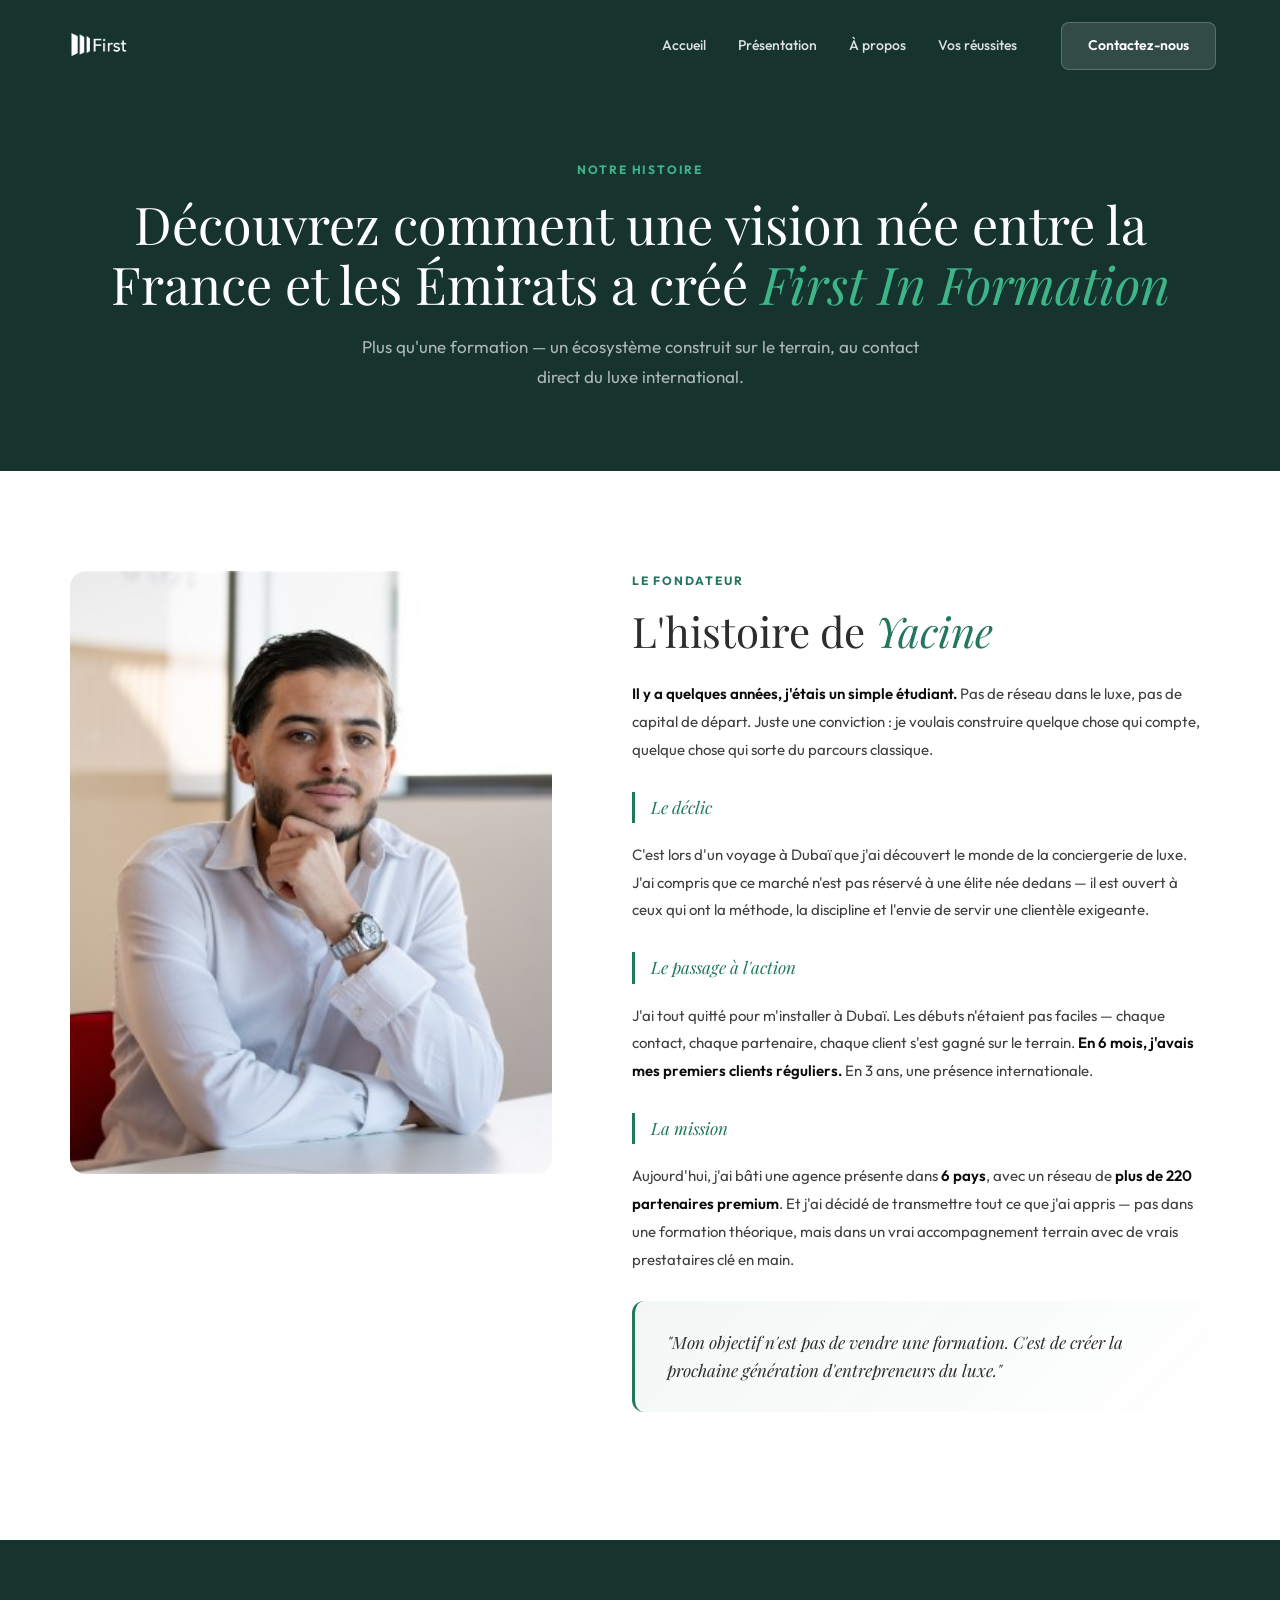
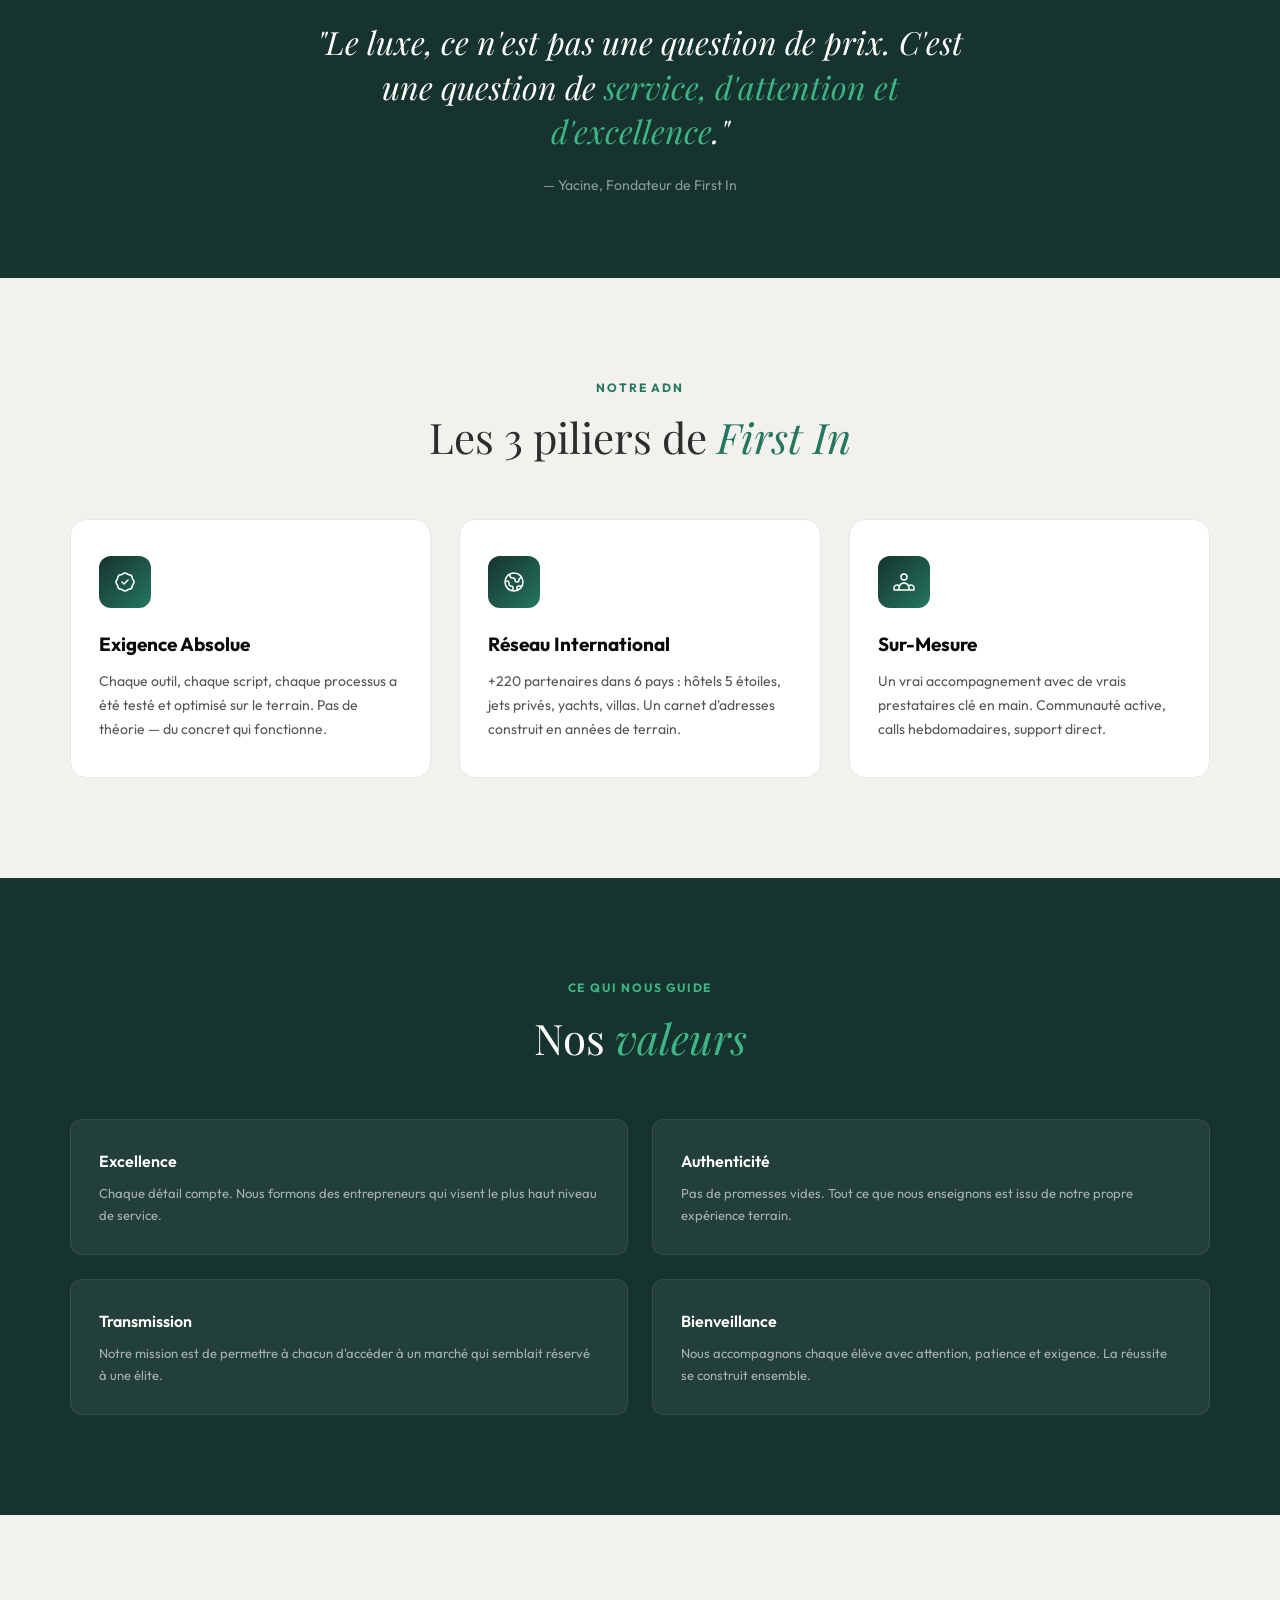
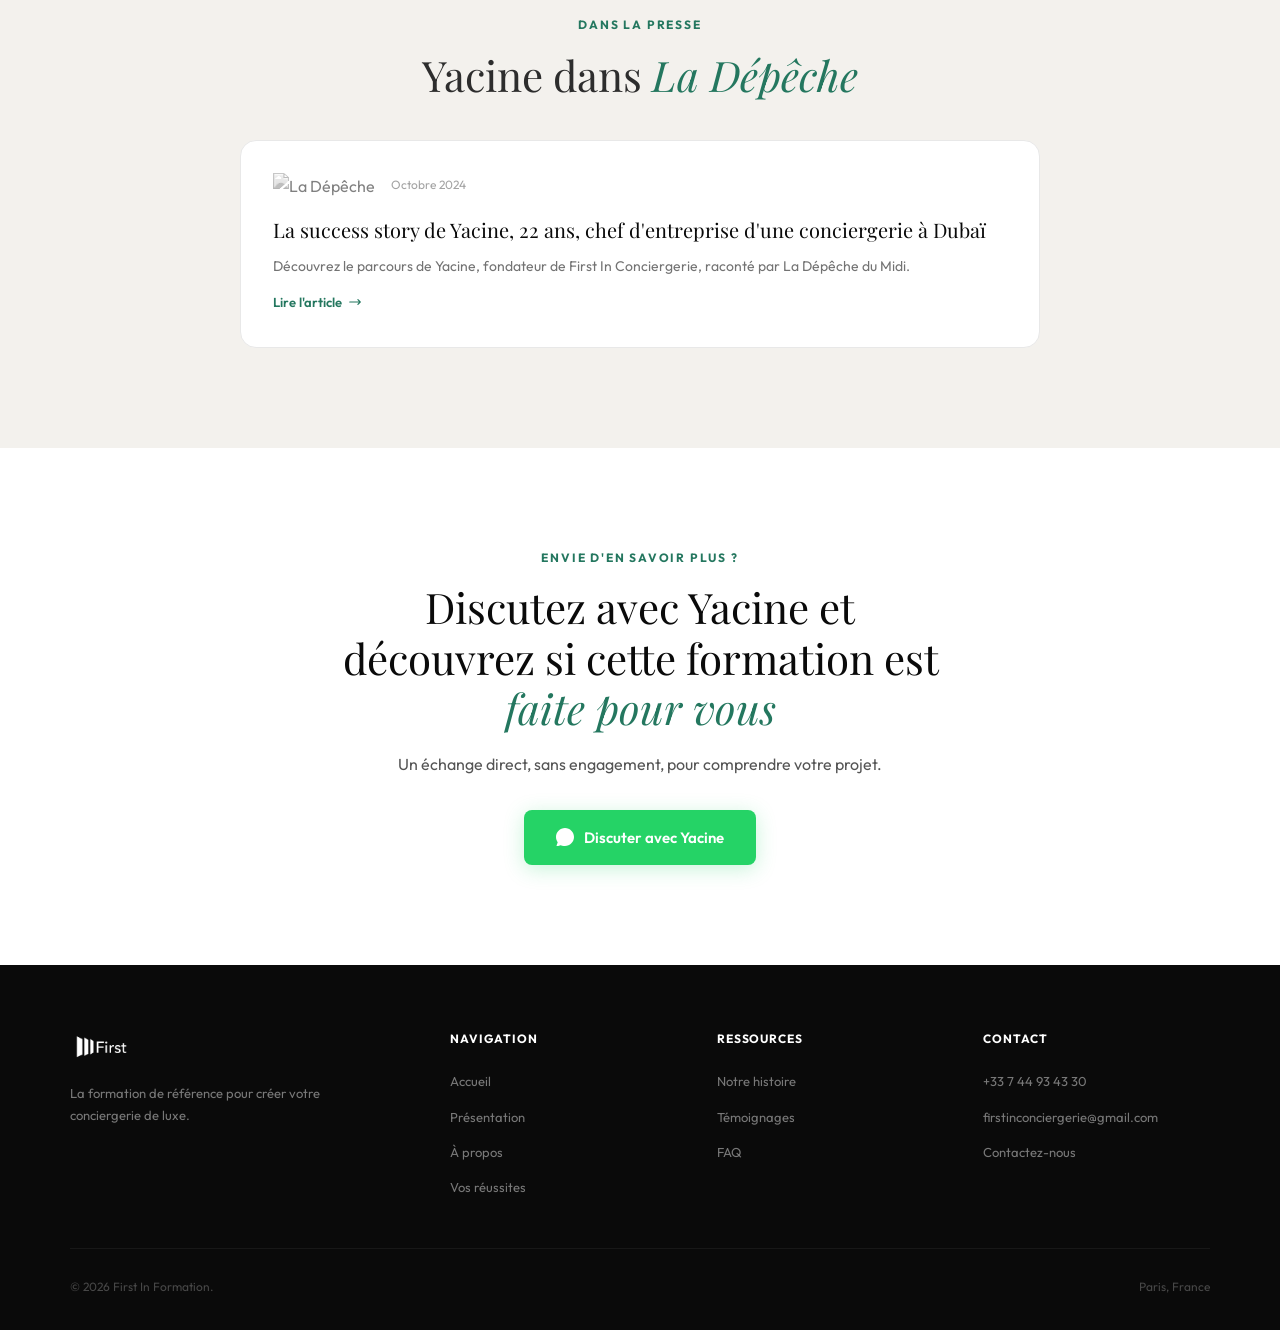
==== a-propos.html @ 92e4457f "Fix: replace buggy clip-path with smooth scale+fade preloader exit" ====
<!DOCTYPE html>
<html lang="fr">
<head>
    <meta charset="UTF-8">
    <meta name="viewport" content="width=device-width, initial-scale=1.0">
    <title>À Propos | First In Formation</title>
    <meta name="description" content="Découvrez l'histoire de Yacine et la vision derrière First In Formation.">
    <link rel="icon" type="image/png" href="./assets/images/LOGO NOIR.png">
    <link href="https://fonts.googleapis.com/css2?family=Outfit:wght@300;400;500;600;700;800&family=Playfair+Display:ital,wght@0,400;0,500;0,600;0,700;1,400;1,500&display=swap" rel="stylesheet">
    <style>
        :root{--green-deep:#16332d;--green:#1a4d3e;--green-accent:#24775f;--green-light:#2d9474;--green-lighter:#3eb489;--white:#fff;--cream:#f3f1ed;--black:#0a0a0a;--gray-800:#2d2d2d;--gray-700:#404040;--gray-600:#555;--gray-500:#737373;--gray-400:#a3a3a3;--gray-200:#e8e8e8}
        *,*::before,*::after{margin:0;padding:0;box-sizing:border-box}html{scroll-behavior:smooth;-webkit-font-smoothing:antialiased}body{font-family:'Outfit',-apple-system,BlinkMacSystemFont,sans-serif;background:var(--white);color:var(--gray-800);line-height:1.7;overflow-x:hidden}::selection{background:var(--green-accent);color:var(--white)}img{max-width:100%;display:block}a{text-decoration:none;color:inherit}
        .fade-up{opacity:0;transform:translateY(24px);transition:opacity .6s ease,transform .6s ease}.fade-up.visible{opacity:1;transform:translateY(0)}

        /* NAV - identical across pages */
        .nav{position:fixed;top:0;left:0;right:0;z-index:100;padding:22px 5%;display:flex;justify-content:space-between;align-items:center;transition:all .35s ease}.nav.scrolled{background:rgba(255,255,255,.97);backdrop-filter:blur(16px);padding:14px 5%;box-shadow:0 1px 0 rgba(0,0,0,.06)}.nav-logo img{height:42px;transition:all .3s}.nav.scrolled .nav-logo img{height:36px}.nav-menu{display:flex;align-items:center;gap:44px}.nav-links{display:flex;gap:32px}.nav-links a{font-size:14px;font-weight:500;color:rgba(255,255,255,.85);transition:color .3s}.nav.scrolled .nav-links a{color:var(--gray-700)}.nav-links a:hover{color:var(--green-lighter)}.nav-cta{padding:11px 26px;background:rgba(255,255,255,.12);border:1px solid rgba(255,255,255,.2);border-radius:8px;color:var(--white);font-size:14px;font-weight:600;transition:all .3s}.nav.scrolled .nav-cta{background:var(--green-accent);border-color:var(--green-accent);color:var(--white)}
        .mobile-header{display:none;position:fixed;top:0;left:0;right:0;background:var(--green-deep);padding:16px 20px;z-index:101;justify-content:space-between;align-items:center;transition:all .3s}.mobile-header.scrolled{background:var(--white);box-shadow:0 1px 0 rgba(0,0,0,.08)}.mobile-header img{height:34px}.hamburger{width:24px;height:18px;position:relative;cursor:pointer;z-index:102}.hamburger span{position:absolute;left:0;width:100%;height:2px;background:var(--white);transition:all .3s;border-radius:1px}.mobile-header.scrolled .hamburger span{background:var(--green-deep)}.hamburger span:nth-child(1){top:0}.hamburger span:nth-child(2){top:50%;transform:translateY(-50%)}.hamburger span:nth-child(3){bottom:0;width:65%}.hamburger.active span:nth-child(1){top:50%;transform:translateY(-50%) rotate(45deg);background:var(--white)}.hamburger.active span:nth-child(2){opacity:0}.hamburger.active span:nth-child(3){bottom:50%;width:100%;transform:translateY(50%) rotate(-45deg);background:var(--white)}.mobile-menu{position:fixed;inset:0;background:var(--green-deep);z-index:100;display:flex;flex-direction:column;justify-content:center;align-items:center;gap:28px;opacity:0;visibility:hidden;transition:all .4s ease}.mobile-menu.active{opacity:1;visibility:visible}.mobile-menu a{font-size:1.4rem;font-weight:500;color:var(--white)}
        @media(max-width:900px){.nav{display:none}.mobile-header{display:flex}}

        /* SECTIONS */
        .section{padding:100px 5%}.section-inner{max-width:1140px;margin:0 auto}.section-green{background:var(--green-deep);color:var(--white)}.section-cream{background:var(--cream)}.section-white{background:var(--white)}
        .section-label{font-size:12px;font-weight:700;letter-spacing:.15em;text-transform:uppercase;color:var(--green-accent);margin-bottom:14px}.section-green .section-label{color:var(--green-lighter)}
        .section-heading{font-family:'Playfair Display',serif;font-size:clamp(28px,4vw,42px);font-weight:400;line-height:1.2;margin-bottom:16px}.section-heading em{font-style:italic;color:var(--green-accent)}.section-green .section-heading em{color:var(--green-lighter)}
        .section-desc{font-size:16px;color:var(--gray-600);max-width:600px;line-height:1.75}.section-green .section-desc{color:rgba(255,255,255,.65)}

        /* PAGE HERO */
        .page-hero{background:var(--green-deep);padding:160px 5% 80px;text-align:center}.page-hero .section-label{color:var(--green-lighter)}.page-hero h1{font-family:'Playfair Display',serif;font-size:clamp(32px,5vw,52px);font-weight:400;color:var(--white);line-height:1.15;margin-bottom:18px}.page-hero h1 em{font-style:italic;color:var(--green-lighter)}.page-hero p{font-size:17px;color:rgba(255,255,255,.65);max-width:560px;margin:0 auto;line-height:1.75}

        /* STORY LAYOUT */
        .story-grid{display:grid;grid-template-columns:1fr 1.2fr;gap:80px;align-items:start}
        .story-img{border-radius:16px;overflow:hidden}
        .story-img img{width:100%;aspect-ratio:4/5;object-fit:cover}
        .story-text{font-size:15px;color:var(--gray-700);line-height:1.85}
        .story-text p{margin-bottom:18px}
        .story-text strong{color:var(--black);font-weight:600}
        .story-chapter{font-family:'Playfair Display',serif;font-size:17px;font-style:italic;color:var(--green-accent);margin:28px 0 12px;padding-left:16px;border-left:3px solid var(--green-accent)}
        .story-quote{background:linear-gradient(135deg,rgba(36,119,95,.06),transparent);padding:28px 32px;border-radius:12px;border-left:3px solid var(--green-accent);margin:28px 0}
        .story-quote p{font-family:'Playfair Display',serif;font-size:17px;font-style:italic;line-height:1.6;color:var(--gray-800);margin:0}

        /* BIG QUOTE */
        .big-quote{text-align:center;padding:80px 5%}
        .big-quote blockquote{font-family:'Playfair Display',serif;font-size:clamp(22px,3vw,32px);font-style:italic;color:var(--white);max-width:700px;margin:0 auto;line-height:1.4}
        .big-quote cite{display:block;margin-top:20px;font-family:'Outfit',sans-serif;font-size:14px;font-style:normal;color:rgba(255,255,255,.5)}

        /* PILLARS */
        .pillars-grid{display:grid;grid-template-columns:repeat(3,1fr);gap:28px}
        .pillar-card{background:var(--white);border-radius:16px;padding:36px 28px;border:1px solid var(--gray-200);transition:all .3s}
        .pillar-card:hover{border-color:var(--green-accent);box-shadow:0 12px 40px rgba(0,0,0,.06)}
        .pillar-icon{width:52px;height:52px;background:linear-gradient(135deg,var(--green-deep),var(--green-accent));border-radius:12px;display:flex;align-items:center;justify-content:center;margin-bottom:20px;color:var(--white)}
        .pillar-card h3{font-size:19px;font-weight:700;margin-bottom:10px;color:var(--black)}
        .pillar-card p{font-size:14px;color:var(--gray-600);line-height:1.7}

        /* VALUES */
        .values-grid{display:grid;grid-template-columns:repeat(2,1fr);gap:24px}
        .value-card{padding:28px;background:rgba(255,255,255,.06);border:1px solid rgba(255,255,255,.08);border-radius:12px}
        .value-card h4{font-size:16px;font-weight:600;margin-bottom:8px}
        .value-card p{font-size:13px;color:rgba(255,255,255,.6);line-height:1.65}

        /* CTA */
        .btn-main{display:inline-flex;align-items:center;gap:10px;padding:15px 32px;background:#25D366;color:var(--white);border-radius:8px;font-size:15px;font-weight:600;transition:all .3s;box-shadow:0 4px 20px rgba(37,211,102,.25)}.btn-main:hover{transform:translateY(-2px);box-shadow:0 8px 30px rgba(37,211,102,.35)}
        .cta-section{text-align:center}.cta-section .section-heading{max-width:600px;margin-left:auto;margin-right:auto}

        /* FOOTER */
        .footer{background:var(--black);color:var(--white);padding:64px 5% 32px}.footer-inner{max-width:1140px;margin:0 auto}.footer-grid{display:grid;grid-template-columns:1.5fr 1fr 1fr 1fr;gap:40px;padding-bottom:40px;border-bottom:1px solid rgba(255,255,255,.06)}.footer-brand img{height:38px;margin-bottom:16px}.footer-brand p{font-size:13px;color:rgba(255,255,255,.45);line-height:1.65;max-width:260px}.footer-title{font-size:12px;font-weight:700;text-transform:uppercase;letter-spacing:.08em;margin-bottom:18px}.footer-links{list-style:none}.footer-links li{margin-bottom:8px}.footer-links a{color:rgba(255,255,255,.45);font-size:13px;transition:color .3s}.footer-links a:hover{color:var(--green-lighter)}.footer-bottom{display:flex;justify-content:space-between;align-items:center;padding-top:28px;font-size:12px;color:rgba(255,255,255,.25)}

        @media(max-width:1024px){.story-grid{grid-template-columns:1fr;gap:40px}.story-img{max-width:360px;margin:0 auto}}
        @media(max-width:900px){.pillars-grid{grid-template-columns:1fr;max-width:440px;margin-left:auto;margin-right:auto}.values-grid{grid-template-columns:1fr}.footer-grid{grid-template-columns:1fr 1fr}}
        @media(max-width:600px){.section{padding:72px 5%}.page-hero{padding:120px 5% 60px}.big-quote{padding:60px 5%}.footer-grid{grid-template-columns:1fr;text-align:center}.footer-brand{display:flex;flex-direction:column;align-items:center}.footer-bottom{flex-direction:column;gap:8px;text-align:center}}
        .preloader{position:fixed;inset:0;background:var(--green-deep);z-index:10000;display:flex;align-items:center;justify-content:center;flex-direction:column;gap:32px}.preloader-logo{width:120px;filter:brightness(0) invert(1);opacity:0;transform:scale(0.9);animation:pLogoIn .8s cubic-bezier(.16,1,.3,1) .2s forwards}@keyframes pLogoIn{to{opacity:1;transform:scale(1)}}.preloader-bar{width:160px;height:2px;background:rgba(255,255,255,.1);border-radius:2px;overflow:hidden;opacity:0;animation:pBarIn .4s ease .5s forwards}@keyframes pBarIn{to{opacity:1}}.preloader-bar-fill{height:100%;width:0%;background:linear-gradient(90deg,var(--green-lighter),var(--green-light));animation:pFill 1.2s cubic-bezier(.4,0,.2,1) .7s forwards}@keyframes pFill{to{width:100%}}.preloader.exit{animation:pOut .6s cubic-bezier(.4,0,.2,1) forwards}@keyframes pOut{0%{opacity:1;transform:scale(1)}100%{opacity:0;transform:scale(1.05)}}
    </style>
</head>
<body class="loading">
    <div class="preloader" id="preloader"><img src="./assets/images/LOGO BLANC.png" alt="First In" class="preloader-logo"><div class="preloader-bar"><div class="preloader-bar-fill"></div></div></div>
    <div class="page-wrapper">
    <nav class="nav" id="nav"><a href="index.html" class="nav-logo"><img src="./assets/images/LOGO BLANC.png" alt="First In" id="navLogo"></a><div class="nav-menu"><div class="nav-links"><a href="index.html">Accueil</a><a href="presentation.html">Présentation</a><a href="a-propos.html">À propos</a><a href="vos-reussites.html">Vos réussites</a></div><a href="contact.html" class="nav-cta">Contactez-nous</a></div></nav>
    <header class="mobile-header" id="mobileHeader"><a href="index.html"><img src="./assets/images/LOGO BLANC.png" alt="First In" id="mobileLogo"></a><div class="hamburger" id="hamburger"><span></span><span></span><span></span></div></header>
    <div class="mobile-menu" id="mobileMenu"><a href="index.html">Accueil</a><a href="presentation.html">Présentation</a><a href="a-propos.html">À propos</a><a href="vos-reussites.html">Vos réussites</a><a href="contact.html">Contactez-nous</a></div>

    <!-- HERO — VERT -->
    <section class="page-hero">
        <div class="section-label">Notre histoire</div>
        <h1>Découvrez comment une vision née entre la France et les Émirats a créé <em>First In Formation</em></h1>
        <p>Plus qu'une formation — un écosystème construit sur le terrain, au contact direct du luxe international.</p>
    </section>

    <!-- STORY — BLANC -->
    <section class="section section-white">
        <div class="section-inner">
            <div class="story-grid">
                <div class="story-img fade-up">
                    <img src="./assets/images/image.png" alt="Yacine - Fondateur">
                </div>
                <div class="fade-up">
                    <div class="section-label">Le fondateur</div>
                    <h2 class="section-heading" style="margin-bottom:24px">L'histoire de <em>Yacine</em></h2>
                    <div class="story-text">
                        <p><strong>Il y a quelques années, j'étais un simple étudiant.</strong> Pas de réseau dans le luxe, pas de capital de départ. Juste une conviction : je voulais construire quelque chose qui compte, quelque chose qui sorte du parcours classique.</p>

                        <p class="story-chapter">Le déclic</p>
                        <p>C'est lors d'un voyage à Dubaï que j'ai découvert le monde de la conciergerie de luxe. J'ai compris que ce marché n'est pas réservé à une élite née dedans — il est ouvert à ceux qui ont la méthode, la discipline et l'envie de servir une clientèle exigeante.</p>

                        <p class="story-chapter">Le passage à l'action</p>
                        <p>J'ai tout quitté pour m'installer à Dubaï. Les débuts n'étaient pas faciles — chaque contact, chaque partenaire, chaque client s'est gagné sur le terrain. <strong>En 6 mois, j'avais mes premiers clients réguliers.</strong> En 3 ans, une présence internationale.</p>

                        <p class="story-chapter">La mission</p>
                        <p>Aujourd'hui, j'ai bâti une agence présente dans <strong>6 pays</strong>, avec un réseau de <strong>plus de 220 partenaires premium</strong>. Et j'ai décidé de transmettre tout ce que j'ai appris — pas dans une formation théorique, mais dans un vrai accompagnement terrain avec de vrais prestataires clé en main.</p>

                        <div class="story-quote">
                            <p>"Mon objectif n'est pas de vendre une formation. C'est de créer la prochaine génération d'entrepreneurs du luxe."</p>
                        </div>
                    </div>
                </div>
            </div>
        </div>
    </section>

    <!-- QUOTE — VERT -->
    <section class="section-green big-quote">
        <blockquote>"Le luxe, ce n'est pas une question de prix. C'est une question de <em style="color:var(--green-lighter)">service, d'attention et d'excellence</em>."</blockquote>
        <cite>— Yacine, Fondateur de First In</cite>
    </section>

    <!-- 3 PILIERS — CREAM -->
    <section class="section section-cream">
        <div class="section-inner">
            <div style="text-align:center;margin-bottom:56px">
                <div class="section-label">Notre ADN</div>
                <h2 class="section-heading">Les 3 piliers de <em>First In</em></h2>
            </div>
            <div class="pillars-grid">
                <div class="pillar-card fade-up">
                    <div class="pillar-icon"><svg width="24" height="24" fill="none" stroke="currentColor" viewBox="0 0 24 24"><path stroke-linecap="round" stroke-linejoin="round" stroke-width="1.5" d="M9 12l2 2 4-4M7.835 4.697a3.42 3.42 0 001.946-.806 3.42 3.42 0 014.438 0 3.42 3.42 0 001.946.806 3.42 3.42 0 013.138 3.138 3.42 3.42 0 00.806 1.946 3.42 3.42 0 010 4.438 3.42 3.42 0 00-.806 1.946 3.42 3.42 0 01-3.138 3.138 3.42 3.42 0 00-1.946.806 3.42 3.42 0 01-4.438 0 3.42 3.42 0 00-1.946-.806 3.42 3.42 0 01-3.138-3.138 3.42 3.42 0 00-.806-1.946 3.42 3.42 0 010-4.438 3.42 3.42 0 00.806-1.946 3.42 3.42 0 013.138-3.138z"/></svg></div>
                    <h3>Exigence Absolue</h3>
                    <p>Chaque outil, chaque script, chaque processus a été testé et optimisé sur le terrain. Pas de théorie — du concret qui fonctionne.</p>
                </div>
                <div class="pillar-card fade-up">
                    <div class="pillar-icon"><svg width="24" height="24" fill="none" stroke="currentColor" viewBox="0 0 24 24"><path stroke-linecap="round" stroke-linejoin="round" stroke-width="1.5" d="M3.055 11H5a2 2 0 012 2v1a2 2 0 002 2 2 2 0 012 2v2.945M8 3.935V5.5A2.5 2.5 0 0010.5 8h.5a2 2 0 012 2 2 2 0 104 0 2 2 0 012-2h1.064M15 20.488V18a2 2 0 012-2h3.064M21 12a9 9 0 11-18 0 9 9 0 0118 0z"/></svg></div>
                    <h3>Réseau International</h3>
                    <p>+220 partenaires dans 6 pays : hôtels 5 étoiles, jets privés, yachts, villas. Un carnet d'adresses construit en années de terrain.</p>
                </div>
                <div class="pillar-card fade-up">
                    <div class="pillar-icon"><svg width="24" height="24" fill="none" stroke="currentColor" viewBox="0 0 24 24"><path stroke-linecap="round" stroke-linejoin="round" stroke-width="1.5" d="M17 20h5v-2a3 3 0 00-5.356-1.857M17 20H7m10 0v-2c0-.656-.126-1.283-.356-1.857M7 20H2v-2a3 3 0 015.356-1.857M7 20v-2c0-.656.126-1.283.356-1.857m0 0a5.002 5.002 0 019.288 0M15 7a3 3 0 11-6 0 3 3 0 016 0z"/></svg></div>
                    <h3>Sur-Mesure</h3>
                    <p>Un vrai accompagnement avec de vrais prestataires clé en main. Communauté active, calls hebdomadaires, support direct.</p>
                </div>
            </div>
        </div>
    </section>

    <!-- VALEURS — VERT -->
    <section class="section section-green">
        <div class="section-inner">
            <div style="text-align:center;margin-bottom:56px">
                <div class="section-label">Ce qui nous guide</div>
                <h2 class="section-heading">Nos <em>valeurs</em></h2>
            </div>
            <div class="values-grid">
                <div class="value-card fade-up"><h4>Excellence</h4><p>Chaque détail compte. Nous formons des entrepreneurs qui visent le plus haut niveau de service.</p></div>
                <div class="value-card fade-up"><h4>Authenticité</h4><p>Pas de promesses vides. Tout ce que nous enseignons est issu de notre propre expérience terrain.</p></div>
                <div class="value-card fade-up"><h4>Transmission</h4><p>Notre mission est de permettre à chacun d'accéder à un marché qui semblait réservé à une élite.</p></div>
                <div class="value-card fade-up"><h4>Bienveillance</h4><p>Nous accompagnons chaque élève avec attention, patience et exigence. La réussite se construit ensemble.</p></div>
            </div>
        </div>
    </section>

    <!-- PRESSE — CREAM -->
    <section class="section section-cream">
        <div class="section-inner" style="max-width:800px">
            <div style="text-align:center;margin-bottom:40px">
                <div class="section-label" style="justify-content:center">Dans la presse</div>
                <h2 class="section-heading">Yacine dans <em>La Dépêche</em></h2>
            </div>
            <a href="https://www.ladepeche.fr/2024/10/10/la-success-story-de-yacine-22-ans-chef-dentreprise-dune-conciergerie-a-dubai-12247558.php" target="_blank" rel="noopener" style="display:block;padding:32px;background:var(--white);border-radius:16px;border:1px solid var(--gray-200);transition:all 0.3s" class="fade-up" onmouseover="this.style.boxShadow='0 12px 40px rgba(0,0,0,0.06)';this.style.borderColor='var(--green-accent)'" onmouseout="this.style.boxShadow='none';this.style.borderColor='var(--gray-200)'">
                <div style="display:flex;align-items:center;gap:16px;margin-bottom:16px">
                    <img src="https://upload.wikimedia.org/wikipedia/fr/thumb/6/65/Logo_La_D%C3%A9p%C3%AAche.svg/3840px-Logo_La_D%C3%A9p%C3%AAche.svg.png" alt="La Dépêche" style="height:24px;filter:grayscale(100%);opacity:0.6">
                    <span style="font-size:12px;color:var(--gray-400)">Octobre 2024</span>
                </div>
                <h3 style="font-family:'Playfair Display',serif;font-size:20px;color:var(--black);margin-bottom:8px;font-weight:400">La success story de Yacine, 22 ans, chef d'entreprise d'une conciergerie à Dubaï</h3>
                <p style="font-size:14px;color:var(--gray-500);line-height:1.7">Découvrez le parcours de Yacine, fondateur de First In Conciergerie, raconté par La Dépêche du Midi.</p>
                <span style="display:inline-flex;align-items:center;gap:6px;margin-top:12px;font-size:13px;font-weight:600;color:var(--green-accent)">Lire l'article <svg width="14" height="14" fill="none" stroke="currentColor" viewBox="0 0 24 24"><path stroke-linecap="round" stroke-linejoin="round" stroke-width="2" d="M17 8l4 4m0 0l-4 4m4-4H3"/></svg></span>
            </a>
        </div>
    </section>

    <!-- CTA — BLANC -->
    <section class="section section-white cta-section">
        <div class="section-inner">
            <div class="section-label" style="text-align:center">Envie d'en savoir plus ?</div>
            <h2 class="section-heading" style="color:var(--black);max-width:600px;margin-left:auto;margin-right:auto">Discutez avec Yacine et découvrez si cette formation est <em>faite pour vous</em></h2>
            <p class="section-desc" style="margin:0 auto 32px;text-align:center">Un échange direct, sans engagement, pour comprendre votre projet.</p>
            <a href="https://wa.me/33744934330?text=Bonjour%20Yacine%2C%20j%27aimerais%20en%20savoir%20plus%20sur%20la%20formation" class="btn-main" target="_blank"><svg width="18" height="18" fill="currentColor" viewBox="0 0 24 24"><path d="M17.472 14.382c-.297-.149-1.758-.867-2.03-.967-.273-.099-.471-.148-.67.15-.197.297-.767.966-.94 1.164-.173.199-.347.223-.644.075-.297-.15-1.255-.463-2.39-1.475-.883-.788-1.48-1.761-1.653-2.059-.173-.297-.018-.458.13-.606.134-.133.298-.347.446-.52.149-.174.198-.298.298-.497.099-.198.05-.371-.025-.52-.075-.149-.669-1.612-.916-2.207-.242-.579-.487-.5-.669-.51-.173-.008-.371-.01-.57-.01-.198 0-.52.074-.792.372-.272.297-1.04 1.016-1.04 2.479 0 1.462 1.065 2.875 1.213 3.074.149.198 2.096 3.2 5.077 4.487.709.306 1.262.489 1.694.625.712.227 1.36.195 1.871.118.571-.085 1.758-.719 2.006-1.413.248-.694.248-1.289.173-1.413-.074-.124-.272-.198-.57-.347z"/><path d="M12 0C5.373 0 0 5.373 0 12c0 2.625.846 5.059 2.284 7.034L.789 23.492a.75.75 0 00.917.918l4.462-1.496A11.945 11.945 0 0012 24c6.627 0 12-5.373 12-12S18.627 0 12 0z"/></svg>Discuter avec Yacine</a>
        </div>
    </section>

    <footer class="footer"><div class="footer-inner"><div class="footer-grid"><div class="footer-brand"><img src="./assets/images/LOGO BLANC.png" alt="First In Formation"><p>La formation de référence pour créer votre conciergerie de luxe.</p></div><div><p class="footer-title">Navigation</p><ul class="footer-links"><li><a href="index.html">Accueil</a></li><li><a href="presentation.html">Présentation</a></li><li><a href="a-propos.html">À propos</a></li><li><a href="vos-reussites.html">Vos réussites</a></li></ul></div><div><p class="footer-title">Ressources</p><ul class="footer-links"><li><a href="index.html#fondateur">Notre histoire</a></li><li><a href="index.html#temoignages">Témoignages</a></li><li><a href="index.html#faq">FAQ</a></li></ul></div><div><p class="footer-title">Contact</p><ul class="footer-links"><li><a href="https://wa.me/33744934330" target="_blank">+33 7 44 93 43 30</a></li><li><a href="mailto:firstinconciergerie@gmail.com">firstinconciergerie@gmail.com</a></li><li><a href="contact.html">Contactez-nous</a></li></ul></div></div><div class="footer-bottom"><span>&copy; 2026 First In Formation.</span><span>Paris, France</span></div></div></footer>

    </div>
    <script>
        window.addEventListener('load',()=>{setTimeout(()=>{const p=document.getElementById('preloader');p.classList.add('exit');document.body.classList.remove('loading');document.body.classList.add('loaded');setTimeout(()=>p.remove(),700)},1800)});
        const nav=document.getElementById('nav'),navLogo=document.getElementById('navLogo'),mH=document.getElementById('mobileHeader'),mL=document.getElementById('mobileLogo');
        window.addEventListener('scroll',()=>{const s=window.scrollY>60;nav.classList.toggle('scrolled',s);mH.classList.toggle('scrolled',s);navLogo.src=s?'./assets/images/LOGO NOIR.png':'./assets/images/LOGO BLANC.png';mL.src=s?'./assets/images/LOGO NOIR.png':'./assets/images/LOGO BLANC.png'});
        const hb=document.getElementById('hamburger'),mm=document.getElementById('mobileMenu');
        hb.addEventListener('click',()=>{hb.classList.toggle('active');mm.classList.toggle('active');document.body.style.overflow=mm.classList.contains('active')?'hidden':''});
        mm.querySelectorAll('a').forEach(l=>l.addEventListener('click',()=>{hb.classList.remove('active');mm.classList.remove('active');document.body.style.overflow=''}));
        const obs=new IntersectionObserver(e=>e.forEach(en=>{if(en.isIntersecting)en.target.classList.add('visible')}),{threshold:.1,rootMargin:'0px 0px -40px 0px'});
        document.querySelectorAll('.fade-up').forEach(el=>obs.observe(el));
    </script>
</body>
</html>
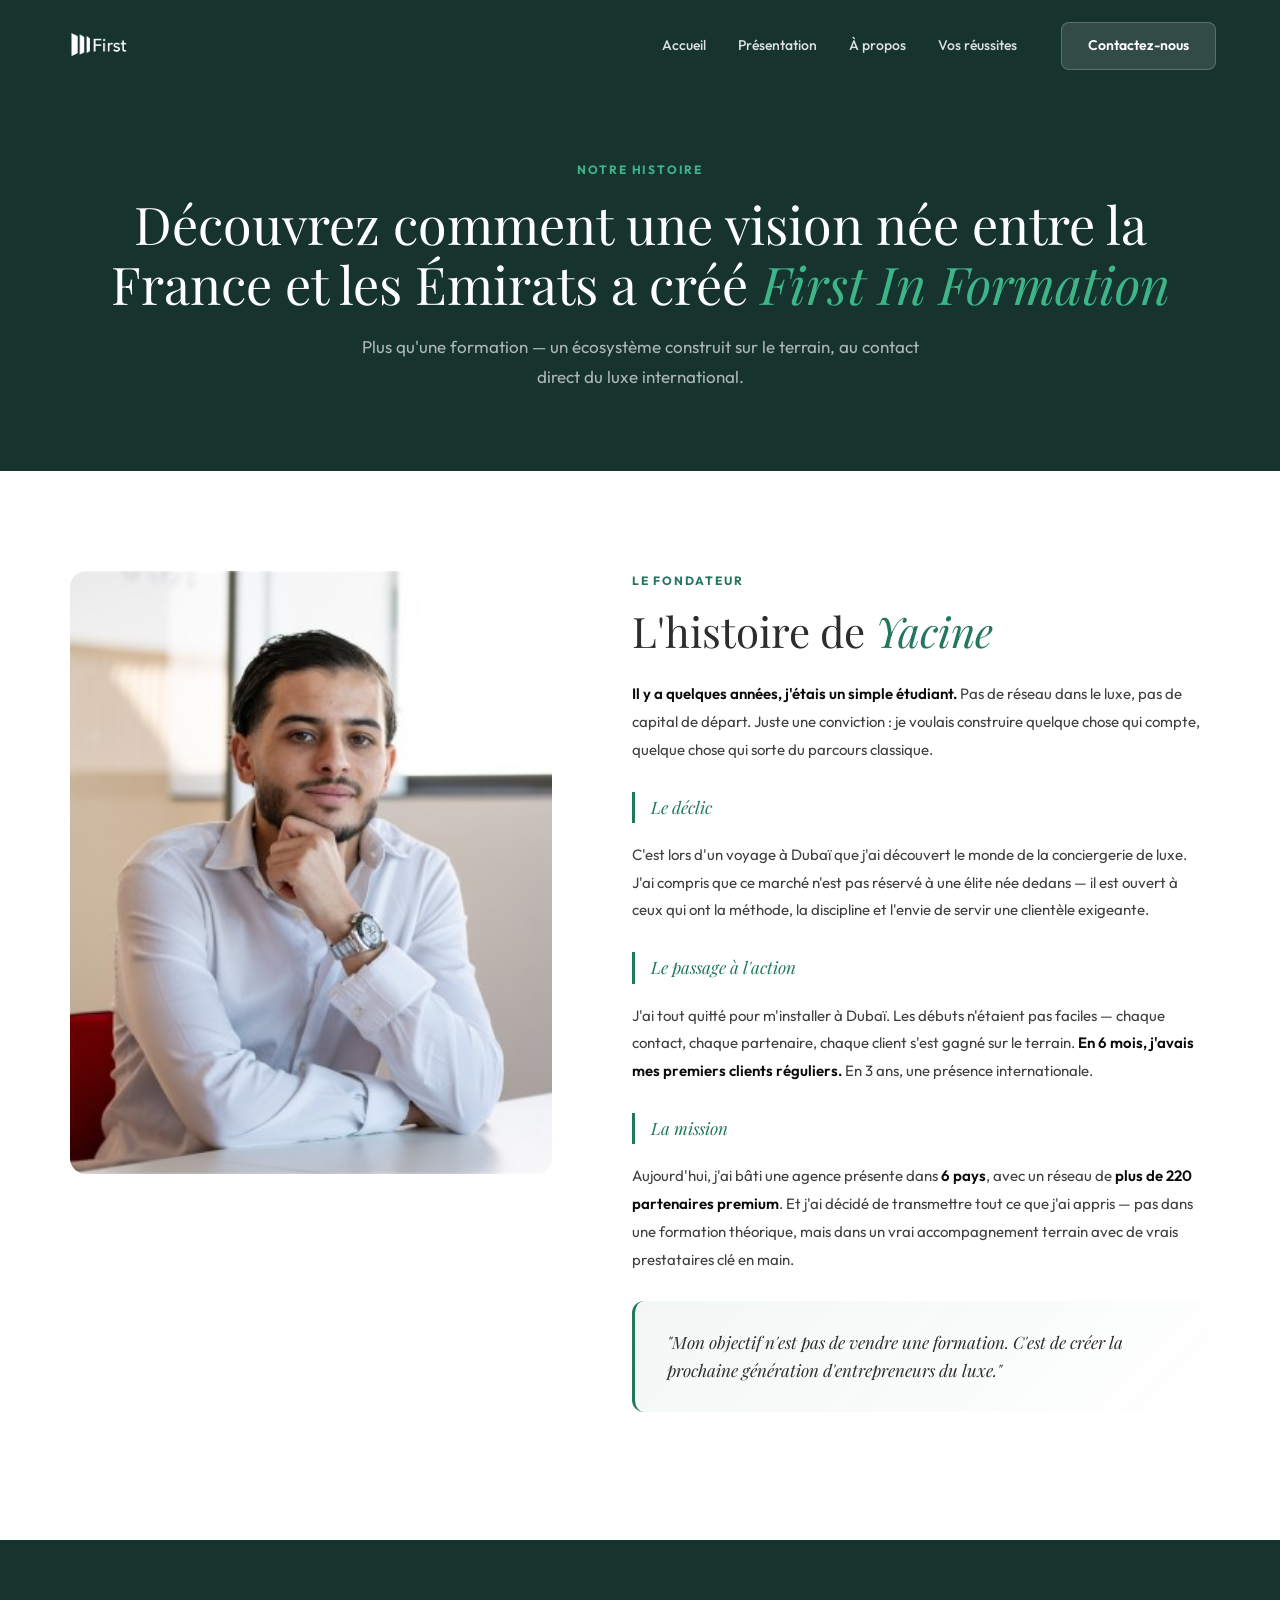
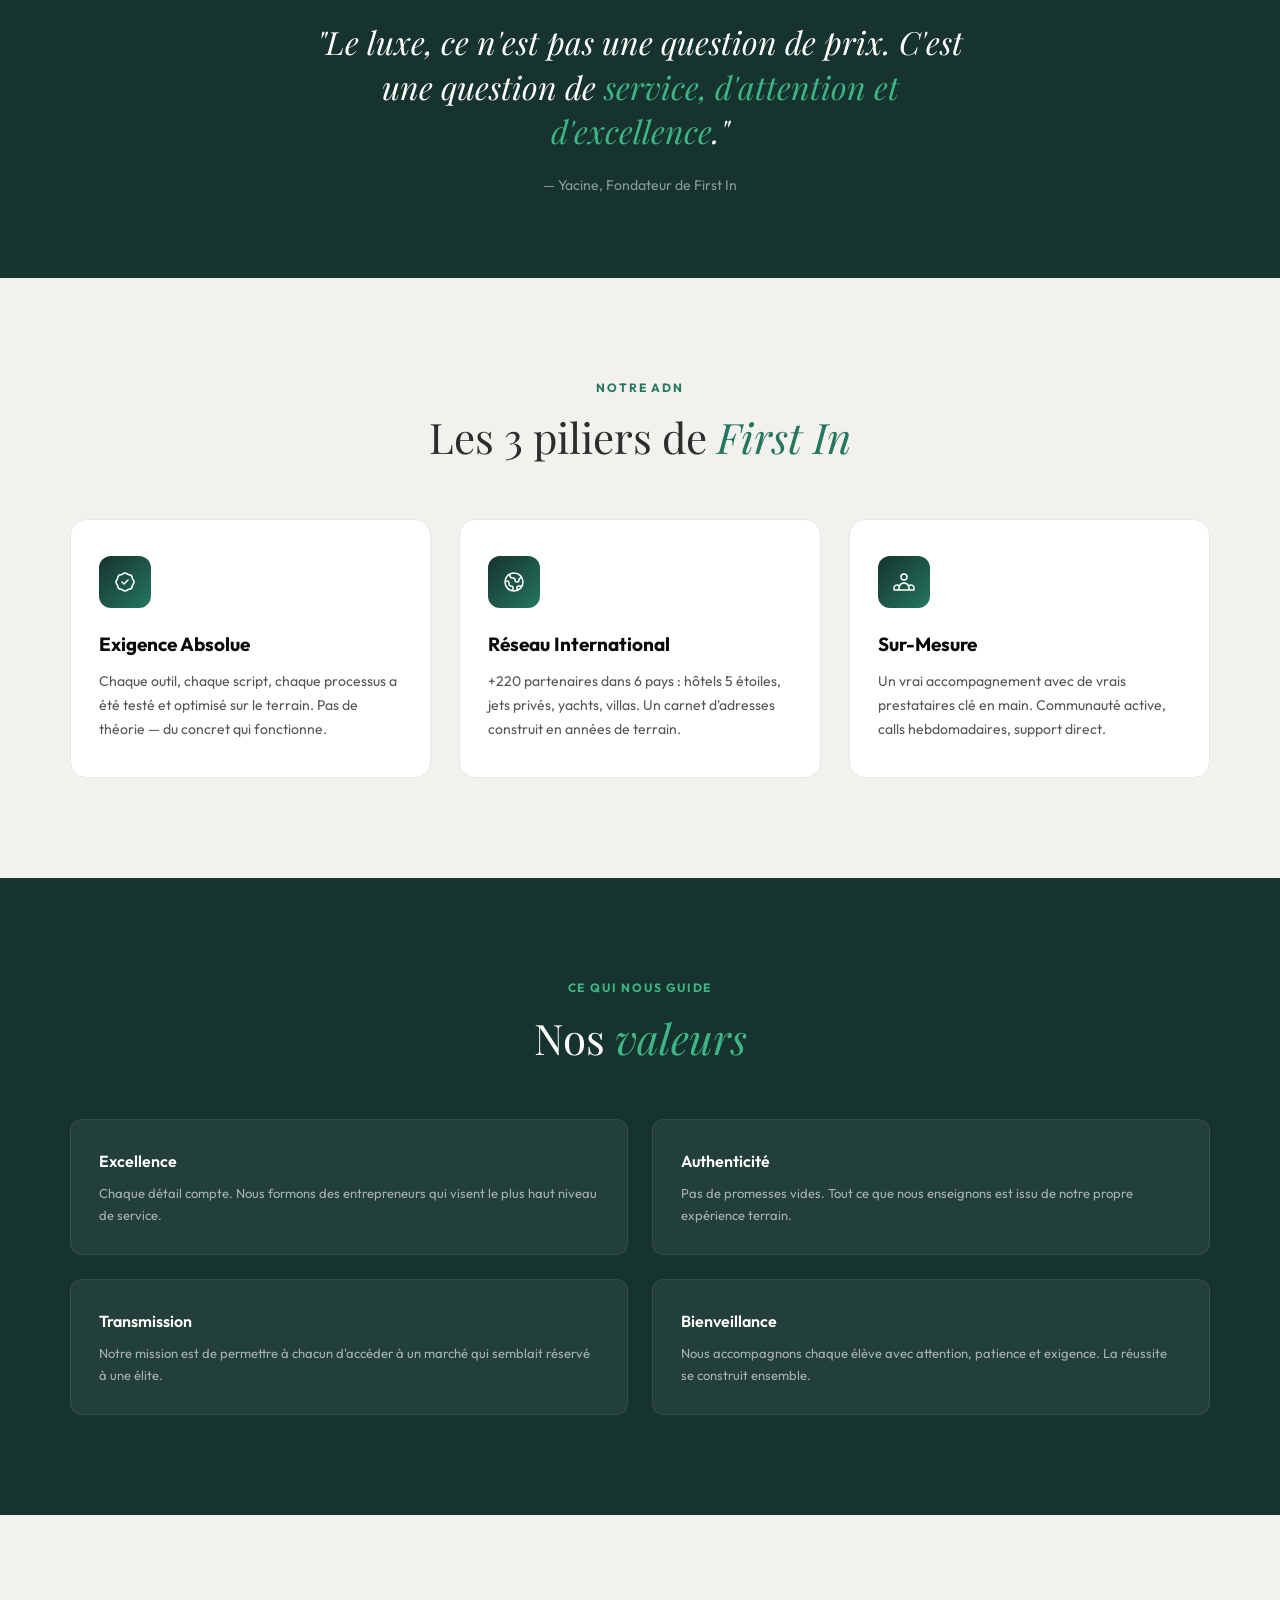
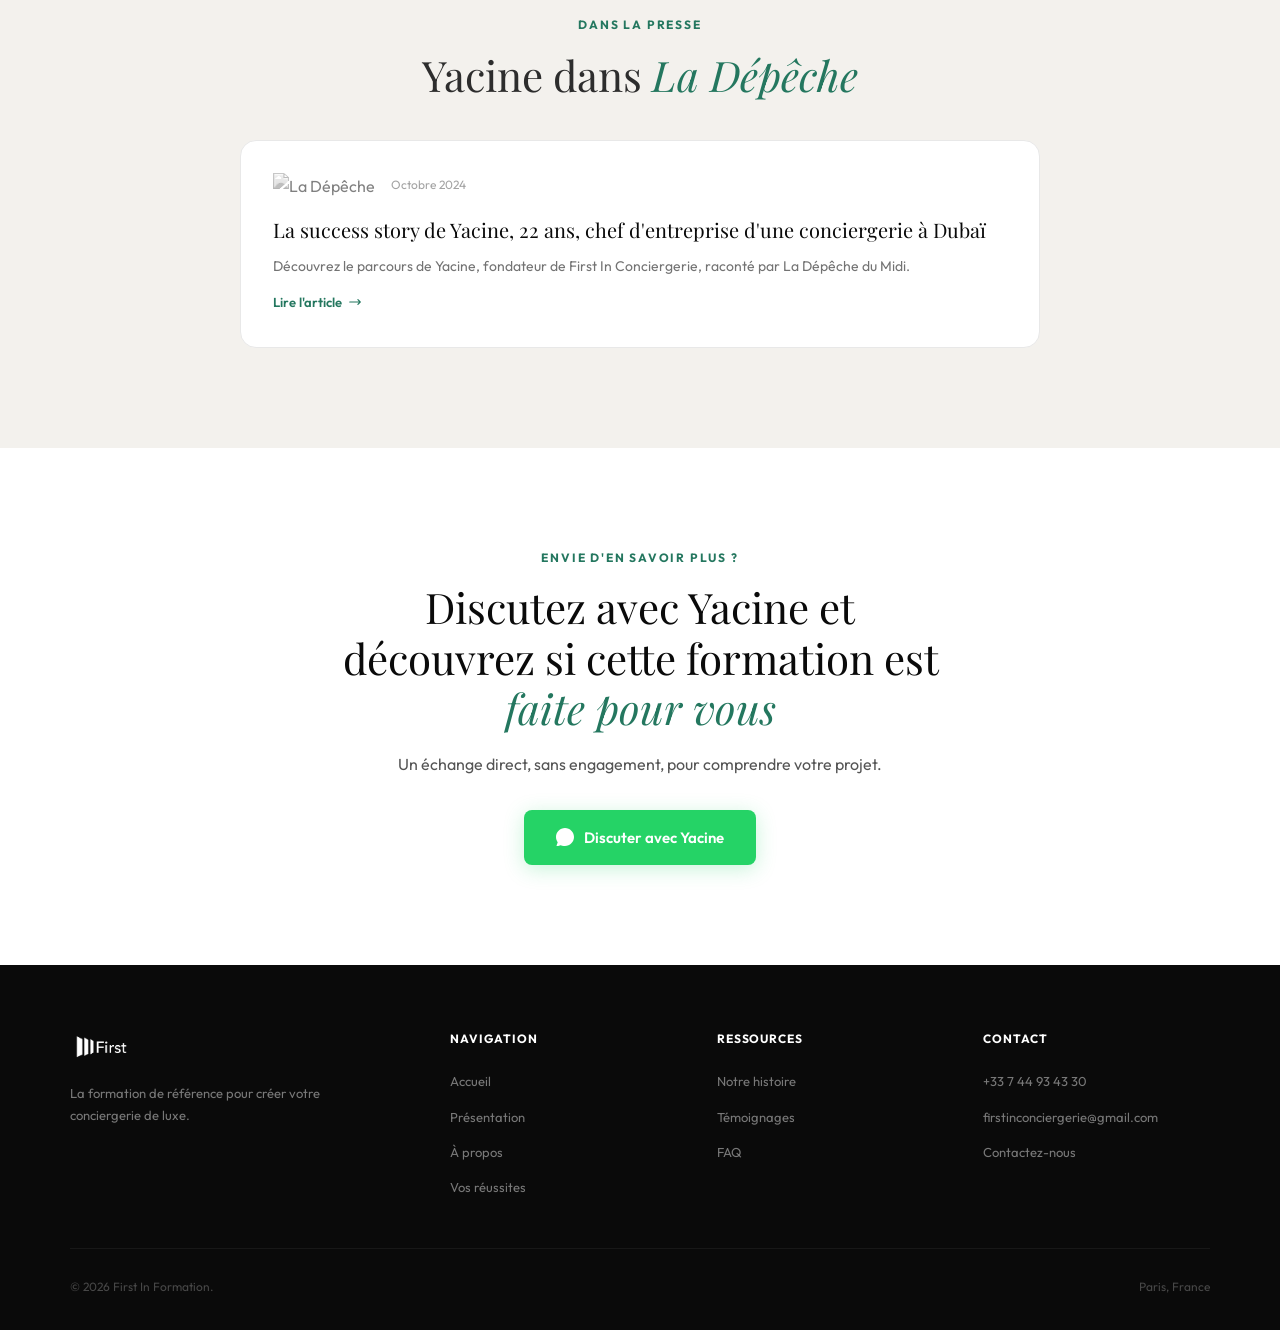
==== commit 99700e83: "Hero clean + transitions de page + nouveau CTA wording Hero: - Supprimé particules buggy, remplacé p" ====
--- a/a-propos.html
+++ b/a-propos.html
@@ -66,12 +66,10 @@
         @media(max-width:1024px){.story-grid{grid-template-columns:1fr;gap:40px}.story-img{max-width:360px;margin:0 auto}}
         @media(max-width:900px){.pillars-grid{grid-template-columns:1fr;max-width:440px;margin-left:auto;margin-right:auto}.values-grid{grid-template-columns:1fr}.footer-grid{grid-template-columns:1fr 1fr}}
         @media(max-width:600px){.section{padding:72px 5%}.page-hero{padding:120px 5% 60px}.big-quote{padding:60px 5%}.footer-grid{grid-template-columns:1fr;text-align:center}.footer-brand{display:flex;flex-direction:column;align-items:center}.footer-bottom{flex-direction:column;gap:8px;text-align:center}}
-        .preloader{position:fixed;inset:0;background:var(--green-deep);z-index:10000;display:flex;align-items:center;justify-content:center;flex-direction:column;gap:32px}.preloader-logo{width:120px;filter:brightness(0) invert(1);opacity:0;transform:scale(0.9);animation:pLogoIn .8s cubic-bezier(.16,1,.3,1) .2s forwards}@keyframes pLogoIn{to{opacity:1;transform:scale(1)}}.preloader-bar{width:160px;height:2px;background:rgba(255,255,255,.1);border-radius:2px;overflow:hidden;opacity:0;animation:pBarIn .4s ease .5s forwards}@keyframes pBarIn{to{opacity:1}}.preloader-bar-fill{height:100%;width:0%;background:linear-gradient(90deg,var(--green-lighter),var(--green-light));animation:pFill 1.2s cubic-bezier(.4,0,.2,1) .7s forwards}@keyframes pFill{to{width:100%}}.preloader.exit{animation:pOut .6s cubic-bezier(.4,0,.2,1) forwards}@keyframes pOut{0%{opacity:1;transform:scale(1)}100%{opacity:0;transform:scale(1.05)}}
+        .preloader{position:fixed;inset:0;background:var(--green-deep);z-index:10000;display:flex;align-items:center;justify-content:center;flex-direction:column;gap:32px}.preloader-logo{width:120px;filter:brightness(0) invert(1);opacity:0;transform:scale(0.9);animation:pLogoIn .8s cubic-bezier(.16,1,.3,1) .2s forwards}@keyframes pLogoIn{to{opacity:1;transform:scale(1)}}.preloader-bar{width:160px;height:2px;background:rgba(255,255,255,.1);border-radius:2px;overflow:hidden;opacity:0;animation:pBarIn .4s ease .5s forwards}@keyframes pBarIn{to{opacity:1}}.preloader-bar-fill{height:100%;width:0%;background:linear-gradient(90deg,var(--green-lighter),var(--green-light));animation:pFill 1.2s cubic-bezier(.4,0,.2,1) .7s forwards}@keyframes pFill{to{width:100%}}body{animation:pageIn .4s ease both}body.page-exit{animation:pageOut .3s ease both}@keyframes pageIn{from{opacity:0}to{opacity:1}}@keyframes pageOut{from{opacity:1}to{opacity:0}}
     </style>
 </head>
-<body class="loading">
-    <div class="preloader" id="preloader"><img src="./assets/images/LOGO BLANC.png" alt="First In" class="preloader-logo"><div class="preloader-bar"><div class="preloader-bar-fill"></div></div></div>
-    <div class="page-wrapper">
+<body>
     <nav class="nav" id="nav"><a href="index.html" class="nav-logo"><img src="./assets/images/LOGO BLANC.png" alt="First In" id="navLogo"></a><div class="nav-menu"><div class="nav-links"><a href="index.html">Accueil</a><a href="presentation.html">Présentation</a><a href="a-propos.html">À propos</a><a href="vos-reussites.html">Vos réussites</a></div><a href="contact.html" class="nav-cta">Contactez-nous</a></div></nav>
     <header class="mobile-header" id="mobileHeader"><a href="index.html"><img src="./assets/images/LOGO BLANC.png" alt="First In" id="mobileLogo"></a><div class="hamburger" id="hamburger"><span></span><span></span><span></span></div></header>
     <div class="mobile-menu" id="mobileMenu"><a href="index.html">Accueil</a><a href="presentation.html">Présentation</a><a href="a-propos.html">À propos</a><a href="vos-reussites.html">Vos réussites</a><a href="contact.html">Contactez-nous</a></div>
@@ -194,9 +192,8 @@
 
     <footer class="footer"><div class="footer-inner"><div class="footer-grid"><div class="footer-brand"><img src="./assets/images/LOGO BLANC.png" alt="First In Formation"><p>La formation de référence pour créer votre conciergerie de luxe.</p></div><div><p class="footer-title">Navigation</p><ul class="footer-links"><li><a href="index.html">Accueil</a></li><li><a href="presentation.html">Présentation</a></li><li><a href="a-propos.html">À propos</a></li><li><a href="vos-reussites.html">Vos réussites</a></li></ul></div><div><p class="footer-title">Ressources</p><ul class="footer-links"><li><a href="index.html#fondateur">Notre histoire</a></li><li><a href="index.html#temoignages">Témoignages</a></li><li><a href="index.html#faq">FAQ</a></li></ul></div><div><p class="footer-title">Contact</p><ul class="footer-links"><li><a href="https://wa.me/33744934330" target="_blank">+33 7 44 93 43 30</a></li><li><a href="mailto:firstinconciergerie@gmail.com">firstinconciergerie@gmail.com</a></li><li><a href="contact.html">Contactez-nous</a></li></ul></div></div><div class="footer-bottom"><span>&copy; 2026 First In Formation.</span><span>Paris, France</span></div></div></footer>
 
-    </div>
     <script>
-        window.addEventListener('load',()=>{setTimeout(()=>{const p=document.getElementById('preloader');p.classList.add('exit');document.body.classList.remove('loading');document.body.classList.add('loaded');setTimeout(()=>p.remove(),700)},1800)});
+        document.querySelectorAll('a[href]').forEach(l=>{const h=l.getAttribute('href');if(h&&h.endsWith('.html')&&!l.hasAttribute('target')){l.addEventListener('click',e=>{e.preventDefault();document.body.classList.add('page-exit');setTimeout(()=>window.location.href=h,300)})}});
         const nav=document.getElementById('nav'),navLogo=document.getElementById('navLogo'),mH=document.getElementById('mobileHeader'),mL=document.getElementById('mobileLogo');
         window.addEventListener('scroll',()=>{const s=window.scrollY>60;nav.classList.toggle('scrolled',s);mH.classList.toggle('scrolled',s);navLogo.src=s?'./assets/images/LOGO NOIR.png':'./assets/images/LOGO BLANC.png';mL.src=s?'./assets/images/LOGO NOIR.png':'./assets/images/LOGO BLANC.png'});
         const hb=document.getElementById('hamburger'),mm=document.getElementById('mobileMenu');
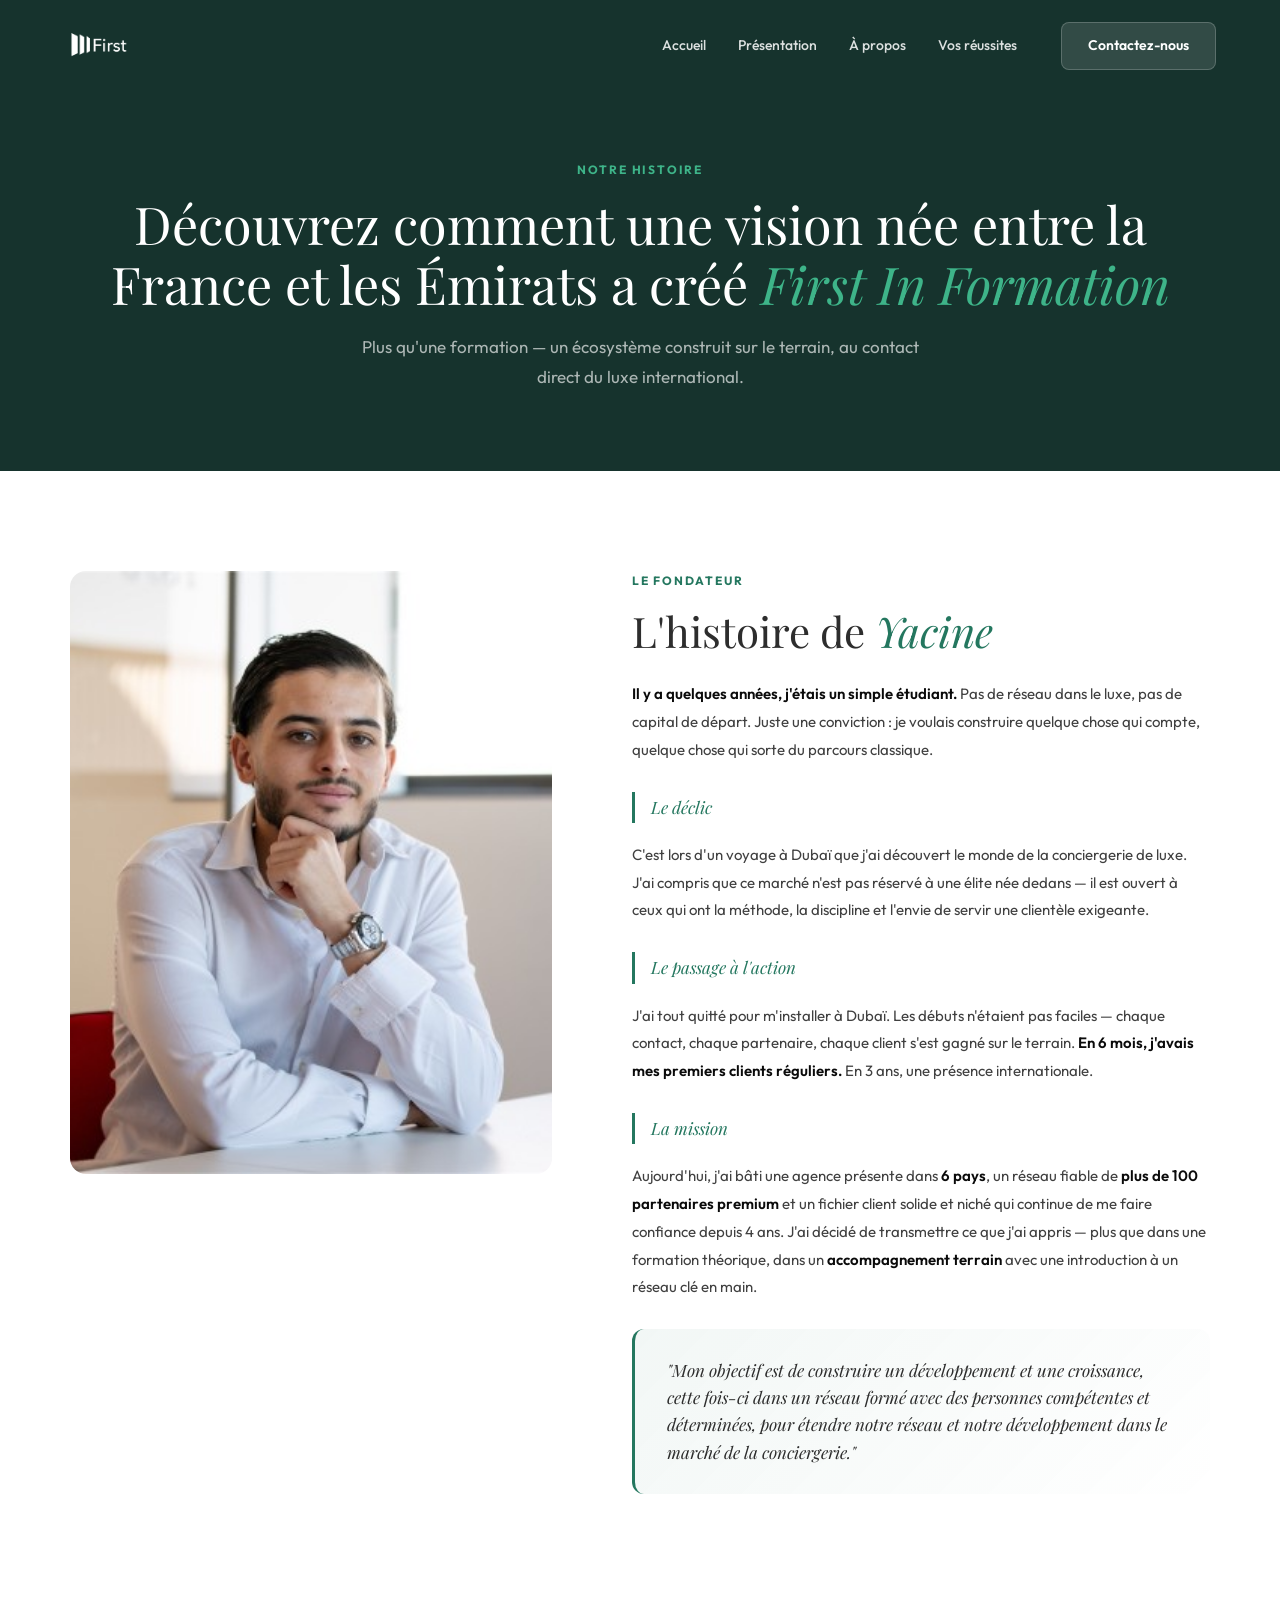
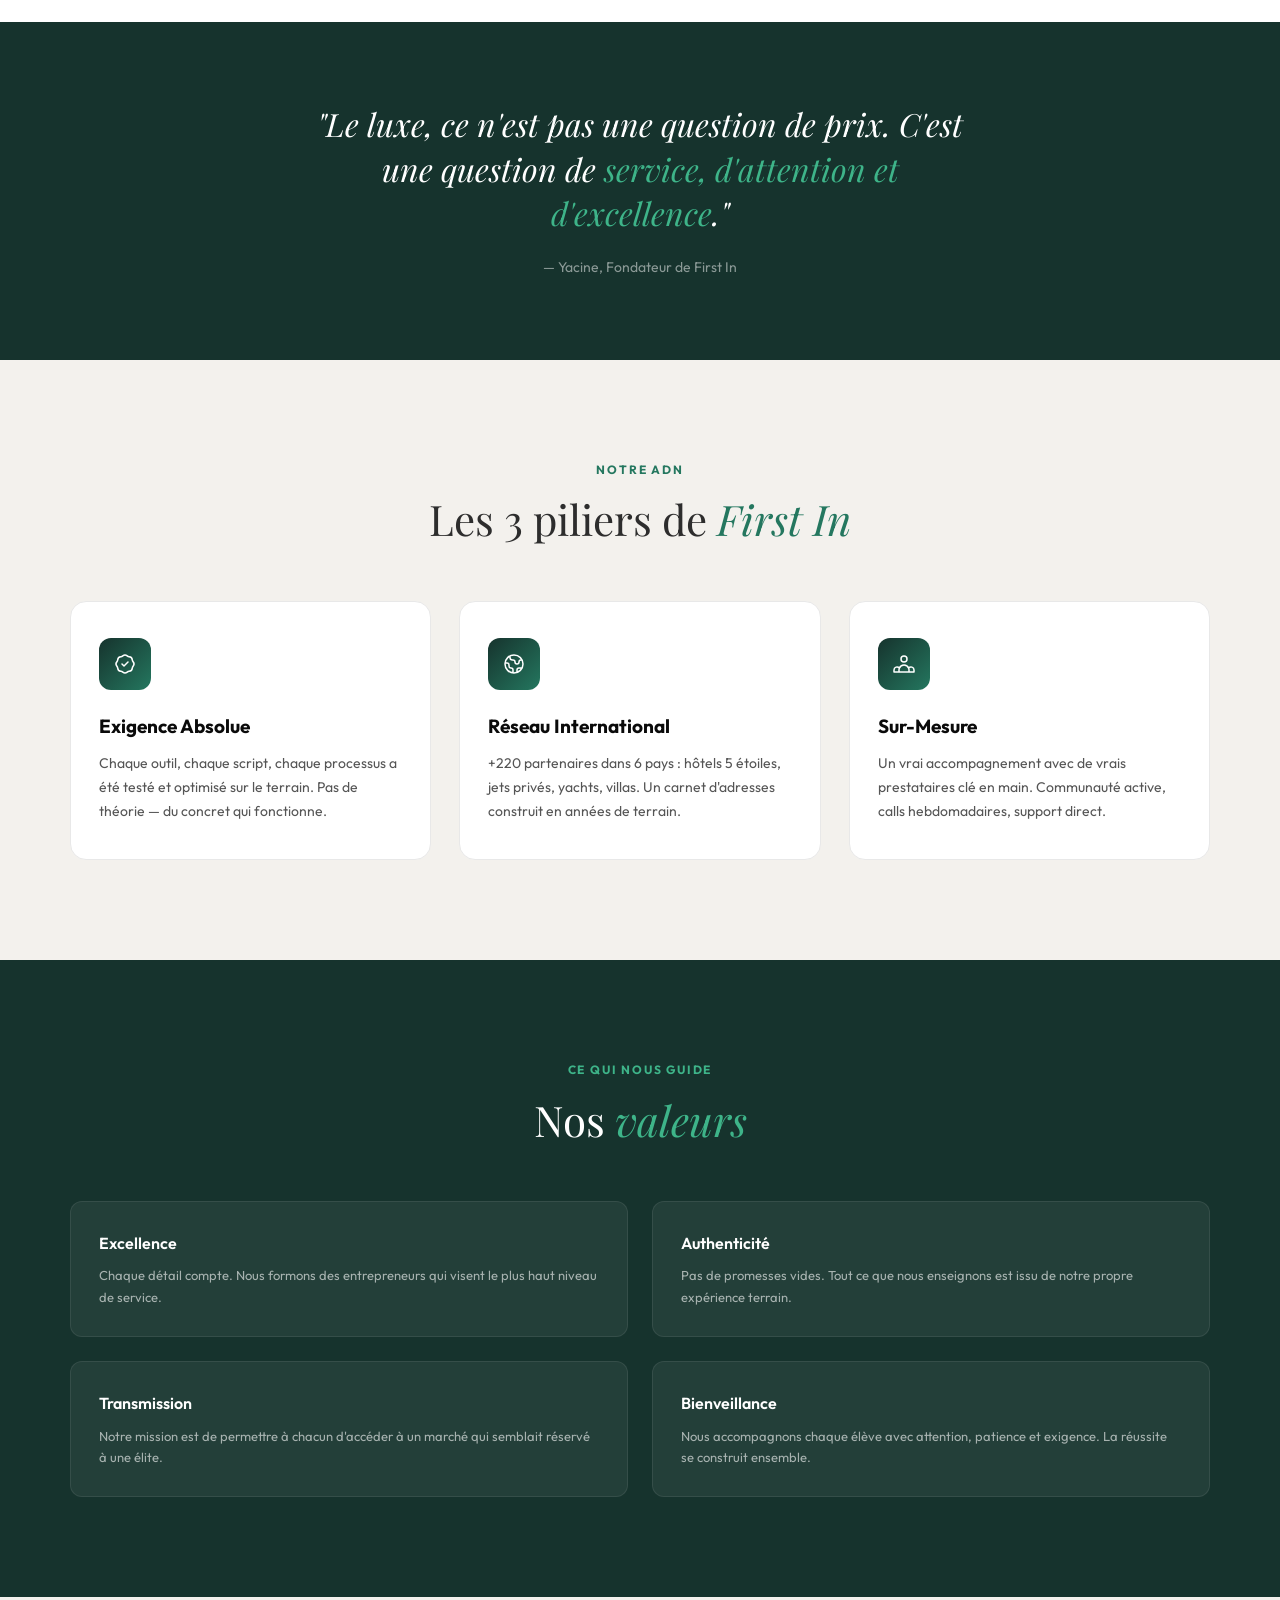
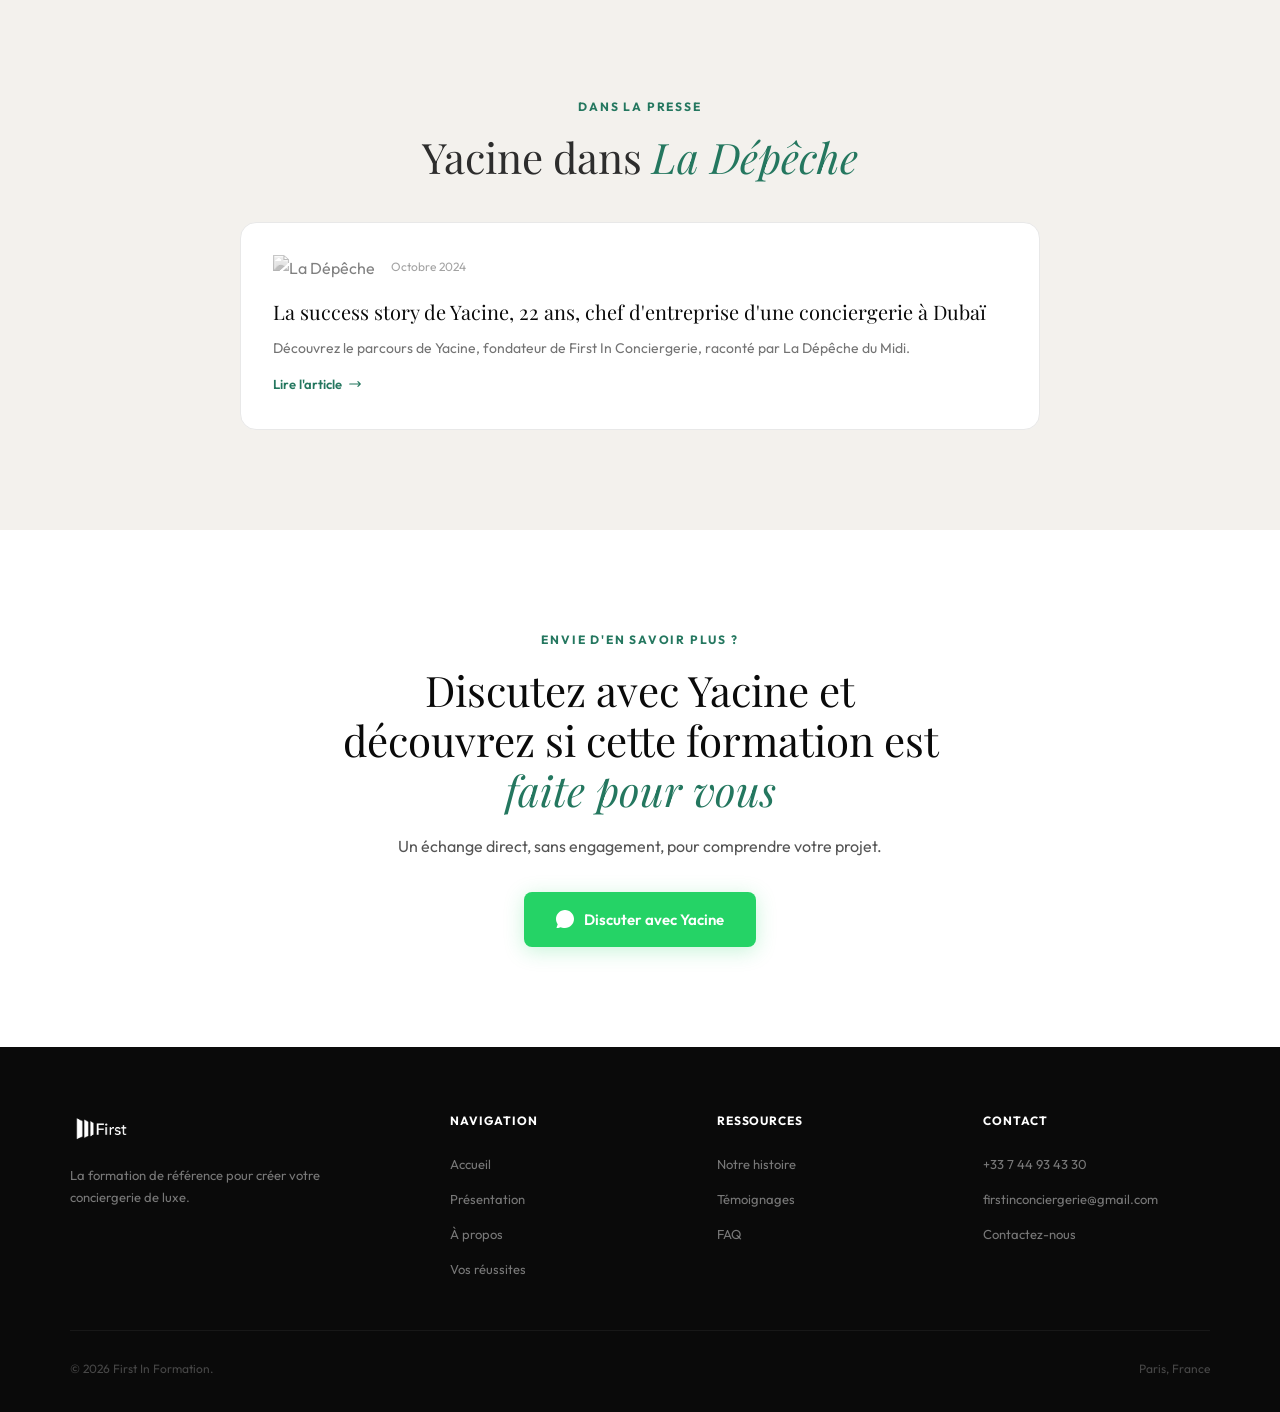
==== commit 45614040: "À propos: texte Yacine mis à jour (100 partenaires, 4 ans, nouvelle citation)" ====
--- a/a-propos.html
+++ b/a-propos.html
@@ -101,10 +101,10 @@
                         <p>J'ai tout quitté pour m'installer à Dubaï. Les débuts n'étaient pas faciles — chaque contact, chaque partenaire, chaque client s'est gagné sur le terrain. <strong>En 6 mois, j'avais mes premiers clients réguliers.</strong> En 3 ans, une présence internationale.</p>
 
                         <p class="story-chapter">La mission</p>
-                        <p>Aujourd'hui, j'ai bâti une agence présente dans <strong>6 pays</strong>, avec un réseau de <strong>plus de 220 partenaires premium</strong>. Et j'ai décidé de transmettre tout ce que j'ai appris — pas dans une formation théorique, mais dans un vrai accompagnement terrain avec de vrais prestataires clé en main.</p>
+                        <p>Aujourd'hui, j'ai bâti une agence présente dans <strong>6 pays</strong>, un réseau fiable de <strong>plus de 100 partenaires premium</strong> et un fichier client solide et niché qui continue de me faire confiance depuis 4 ans. J'ai décidé de transmettre ce que j'ai appris — plus que dans une formation théorique, dans un <strong>accompagnement terrain</strong> avec une introduction à un réseau clé en main.</p>
 
                         <div class="story-quote">
-                            <p>"Mon objectif n'est pas de vendre une formation. C'est de créer la prochaine génération d'entrepreneurs du luxe."</p>
+                            <p>"Mon objectif est de construire un développement et une croissance, cette fois-ci dans un réseau formé avec des personnes compétentes et déterminées, pour étendre notre réseau et notre développement dans le marché de la conciergerie."</p>
                         </div>
                     </div>
                 </div>
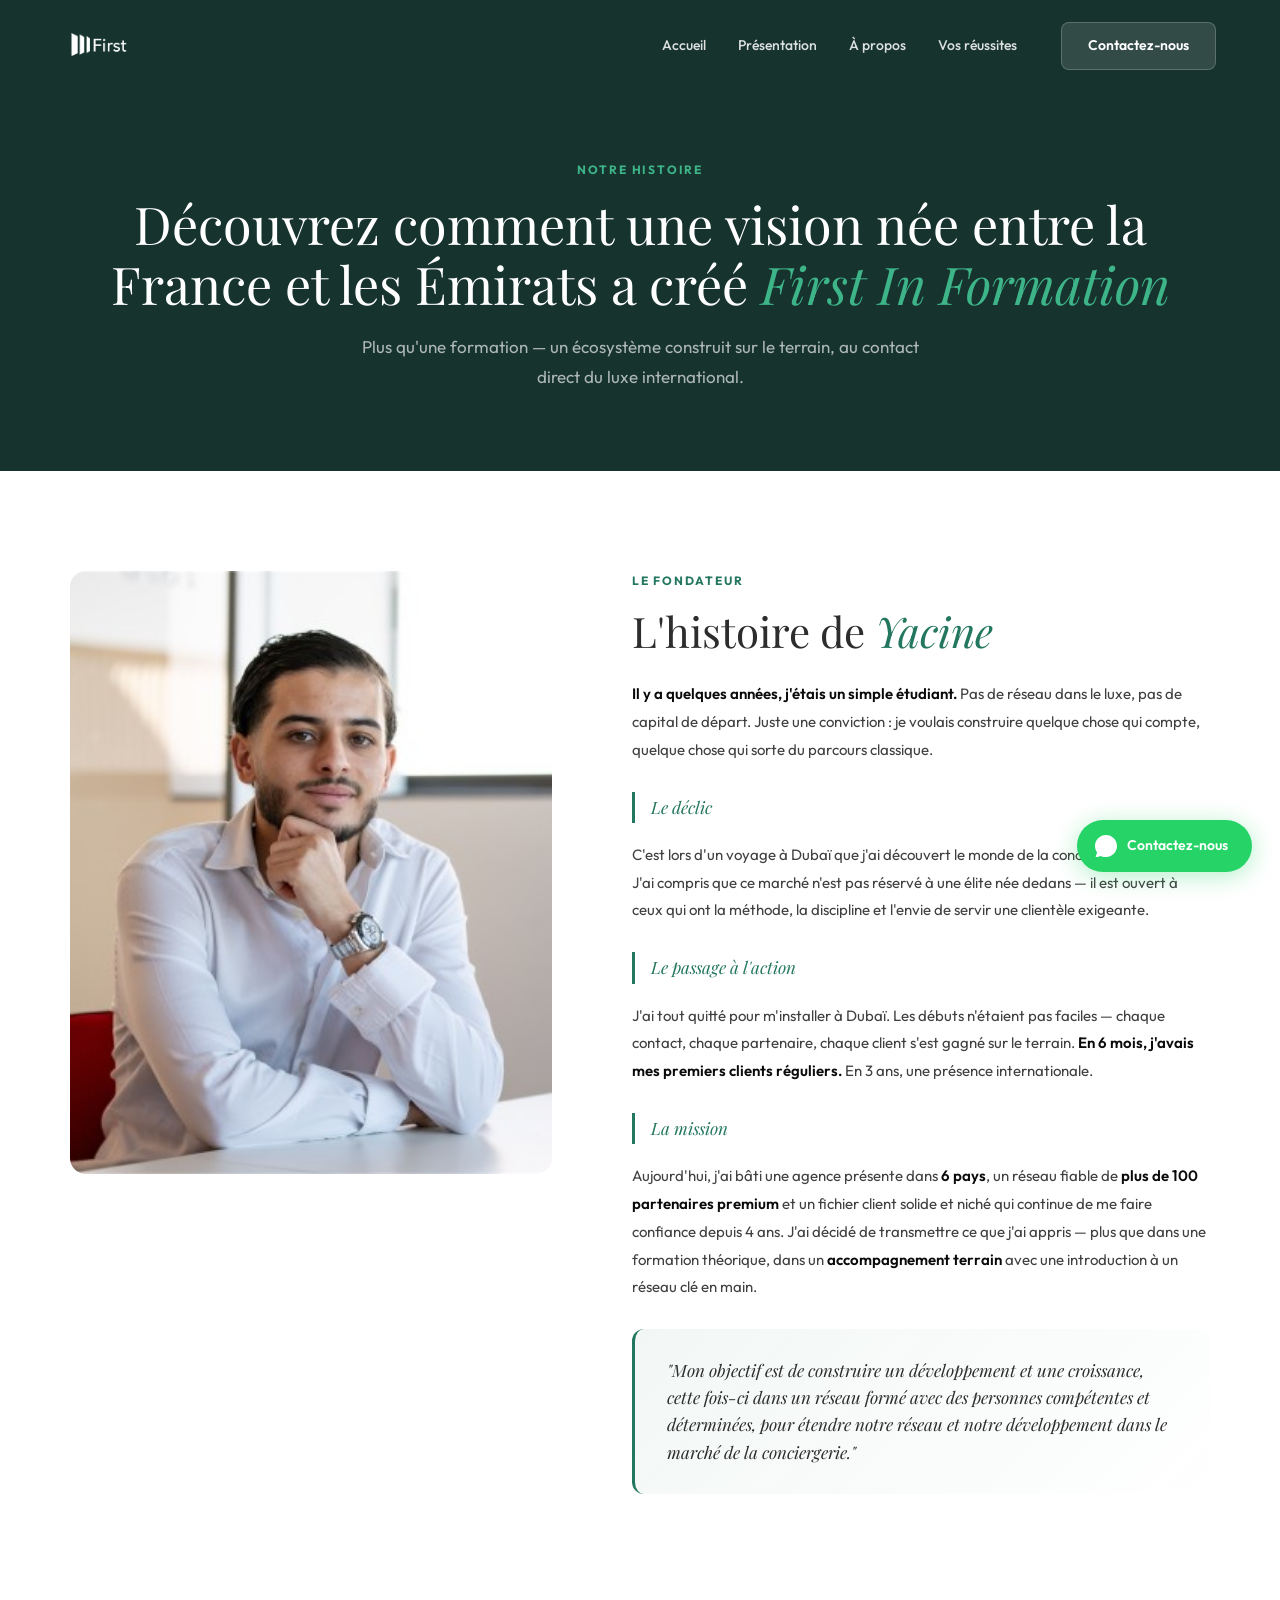
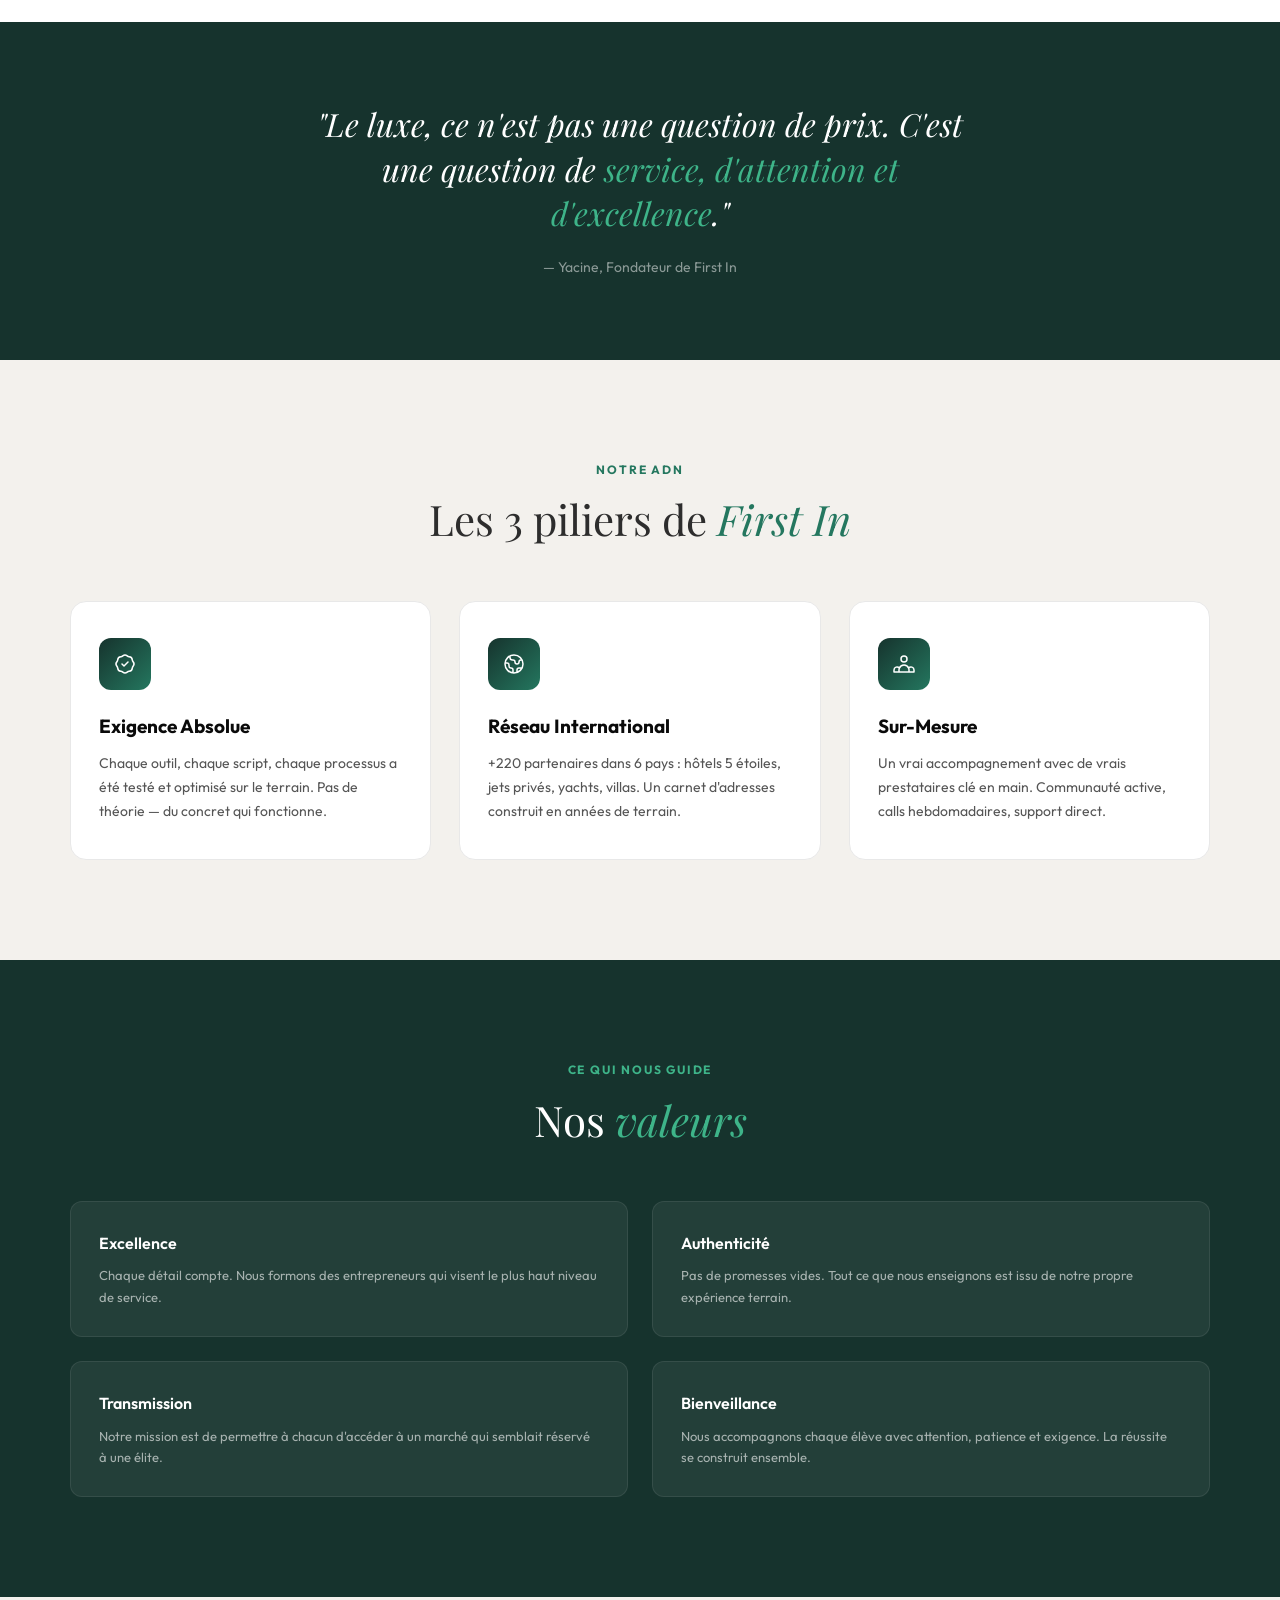
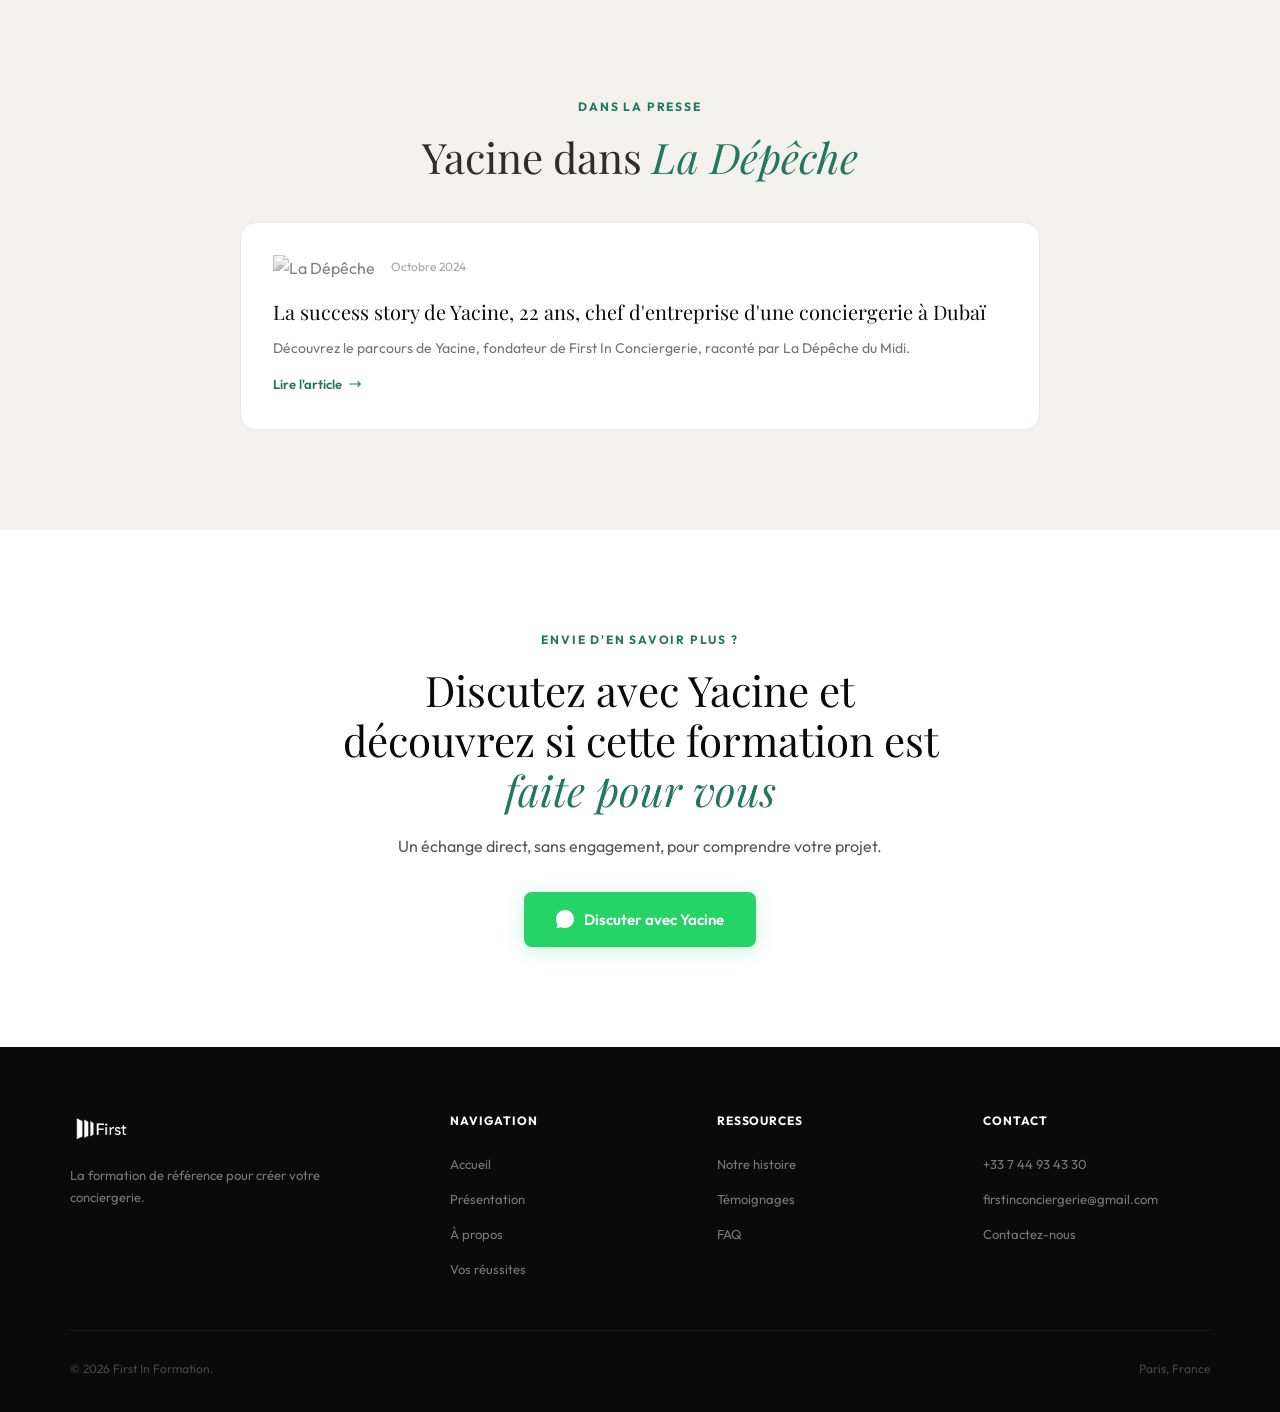
==== commit dad1c8bd: "Fix: concret→complet, footer sans "de luxe", vrais chiffres vos-reussites, WhatsApp toutes pages - F" ====
--- a/a-propos.html
+++ b/a-propos.html
@@ -190,7 +190,8 @@
         </div>
     </section>
 
-    <footer class="footer"><div class="footer-inner"><div class="footer-grid"><div class="footer-brand"><img src="./assets/images/LOGO BLANC.png" alt="First In Formation"><p>La formation de référence pour créer votre conciergerie de luxe.</p></div><div><p class="footer-title">Navigation</p><ul class="footer-links"><li><a href="index.html">Accueil</a></li><li><a href="presentation.html">Présentation</a></li><li><a href="a-propos.html">À propos</a></li><li><a href="vos-reussites.html">Vos réussites</a></li></ul></div><div><p class="footer-title">Ressources</p><ul class="footer-links"><li><a href="index.html#fondateur">Notre histoire</a></li><li><a href="index.html#temoignages">Témoignages</a></li><li><a href="index.html#faq">FAQ</a></li></ul></div><div><p class="footer-title">Contact</p><ul class="footer-links"><li><a href="https://wa.me/33744934330" target="_blank">+33 7 44 93 43 30</a></li><li><a href="mailto:firstinconciergerie@gmail.com">firstinconciergerie@gmail.com</a></li><li><a href="contact.html">Contactez-nous</a></li></ul></div></div><div class="footer-bottom"><span>&copy; 2026 First In Formation.</span><span>Paris, France</span></div></div></footer>
+    <a href="https://wa.me/33744934330?text=Bonjour%2C%20je%20souhaite%20en%20savoir%20plus" target="_blank" style="position:fixed;bottom:28px;right:28px;display:flex;align-items:center;gap:10px;background:#25D366;border-radius:100px;padding:14px 24px 14px 18px;color:#fff;font-size:14px;font-weight:600;box-shadow:0 4px 24px rgba(37,211,102,0.35);z-index:98;text-decoration:none;transition:all 0.3s" onmouseover="this.style.transform='translateY(-2px)'" onmouseout="this.style.transform='none'"><svg width="22" height="22" fill="currentColor" viewBox="0 0 24 24"><path d="M17.472 14.382c-.297-.149-1.758-.867-2.03-.967-.273-.099-.471-.148-.67.15-.197.297-.767.966-.94 1.164-.173.199-.347.223-.644.075-.297-.15-1.255-.463-2.39-1.475-.883-.788-1.48-1.761-1.653-2.059-.173-.297-.018-.458.13-.606.134-.133.298-.347.446-.52.149-.174.198-.298.298-.497.099-.198.05-.371-.025-.52-.075-.149-.669-1.612-.916-2.207-.242-.579-.487-.5-.669-.51-.173-.008-.371-.01-.57-.01-.198 0-.52.074-.792.372-.272.297-1.04 1.016-1.04 2.479 0 1.462 1.065 2.875 1.213 3.074.149.198 2.096 3.2 5.077 4.487.709.306 1.262.489 1.694.625.712.227 1.36.195 1.871.118.571-.085 1.758-.719 2.006-1.413.248-.694.248-1.289.173-1.413-.074-.124-.272-.198-.57-.347z"/><path d="M12 0C5.373 0 0 5.373 0 12c0 2.625.846 5.059 2.284 7.034L.789 23.492a.75.75 0 00.917.918l4.462-1.496A11.945 11.945 0 0012 24c6.627 0 12-5.373 12-12S18.627 0 12 0z"/></svg>Contactez-nous</a>
+    <footer class="footer"><div class="footer-inner"><div class="footer-grid"><div class="footer-brand"><img src="./assets/images/LOGO BLANC.png" alt="First In Formation"><p>La formation de référence pour créer votre conciergerie.</p></div><div><p class="footer-title">Navigation</p><ul class="footer-links"><li><a href="index.html">Accueil</a></li><li><a href="presentation.html">Présentation</a></li><li><a href="a-propos.html">À propos</a></li><li><a href="vos-reussites.html">Vos réussites</a></li></ul></div><div><p class="footer-title">Ressources</p><ul class="footer-links"><li><a href="index.html#fondateur">Notre histoire</a></li><li><a href="index.html#temoignages">Témoignages</a></li><li><a href="index.html#faq">FAQ</a></li></ul></div><div><p class="footer-title">Contact</p><ul class="footer-links"><li><a href="https://wa.me/33744934330" target="_blank">+33 7 44 93 43 30</a></li><li><a href="mailto:firstinconciergerie@gmail.com">firstinconciergerie@gmail.com</a></li><li><a href="contact.html">Contactez-nous</a></li></ul></div></div><div class="footer-bottom"><span>&copy; 2026 First In Formation.</span><span>Paris, France</span></div></div></footer>
 
     <script>
         document.querySelectorAll('a[href]').forEach(l=>{const h=l.getAttribute('href');if(h&&h.endsWith('.html')&&!l.hasAttribute('target')){l.addEventListener('click',e=>{e.preventDefault();document.body.classList.add('page-exit');setTimeout(()=>window.location.href=h,300)})}});
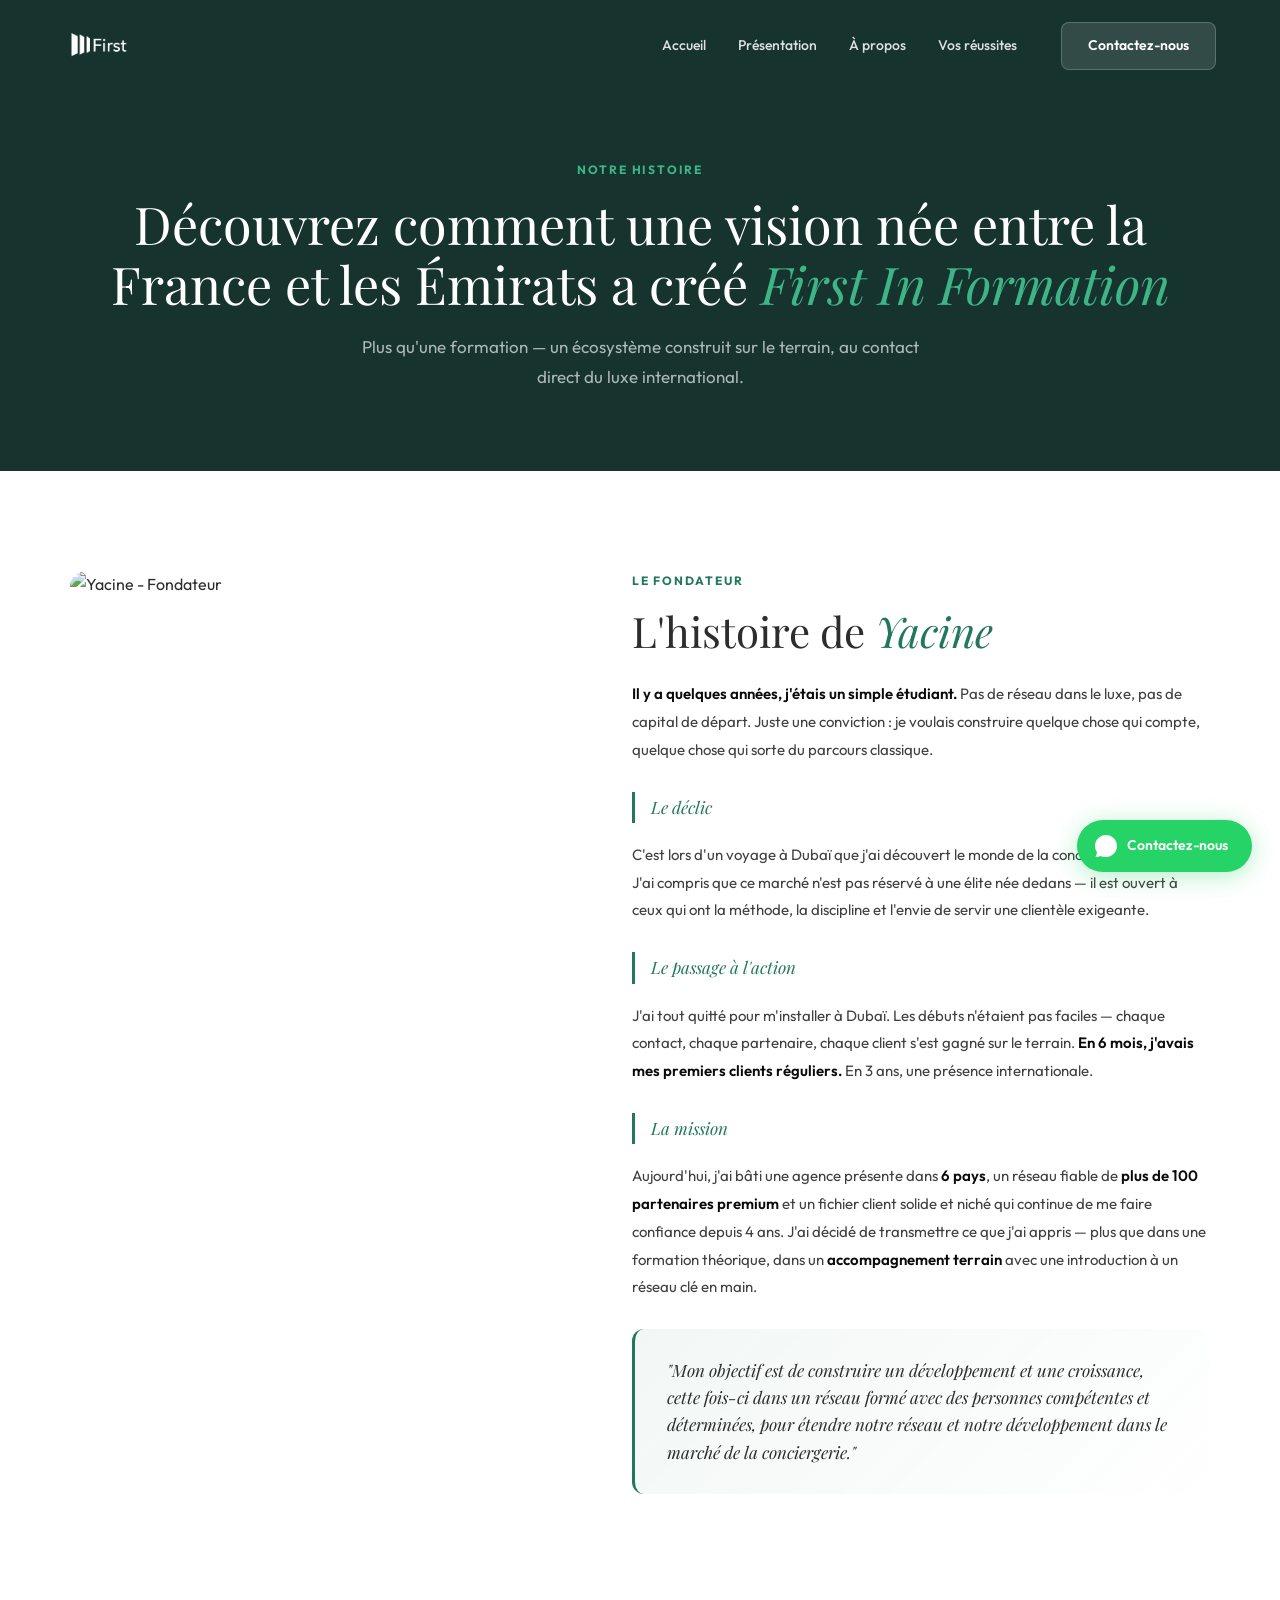
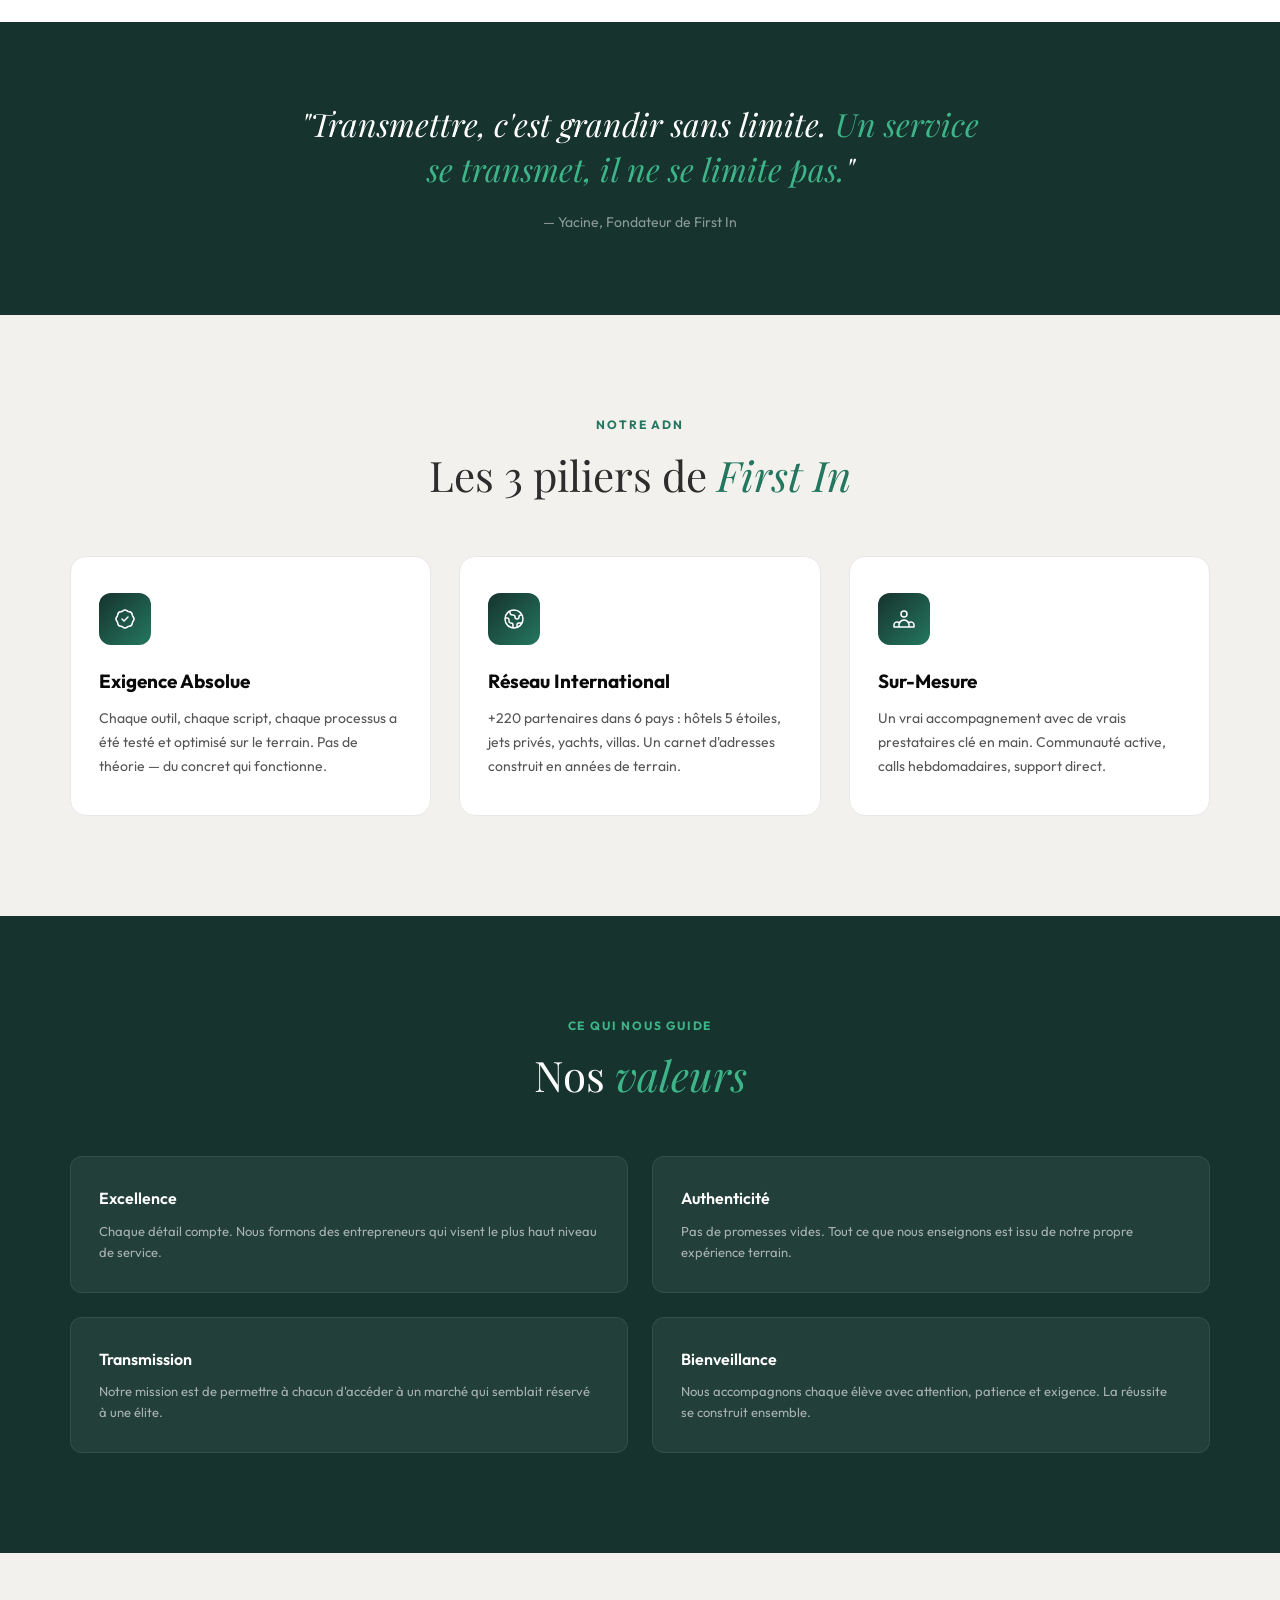
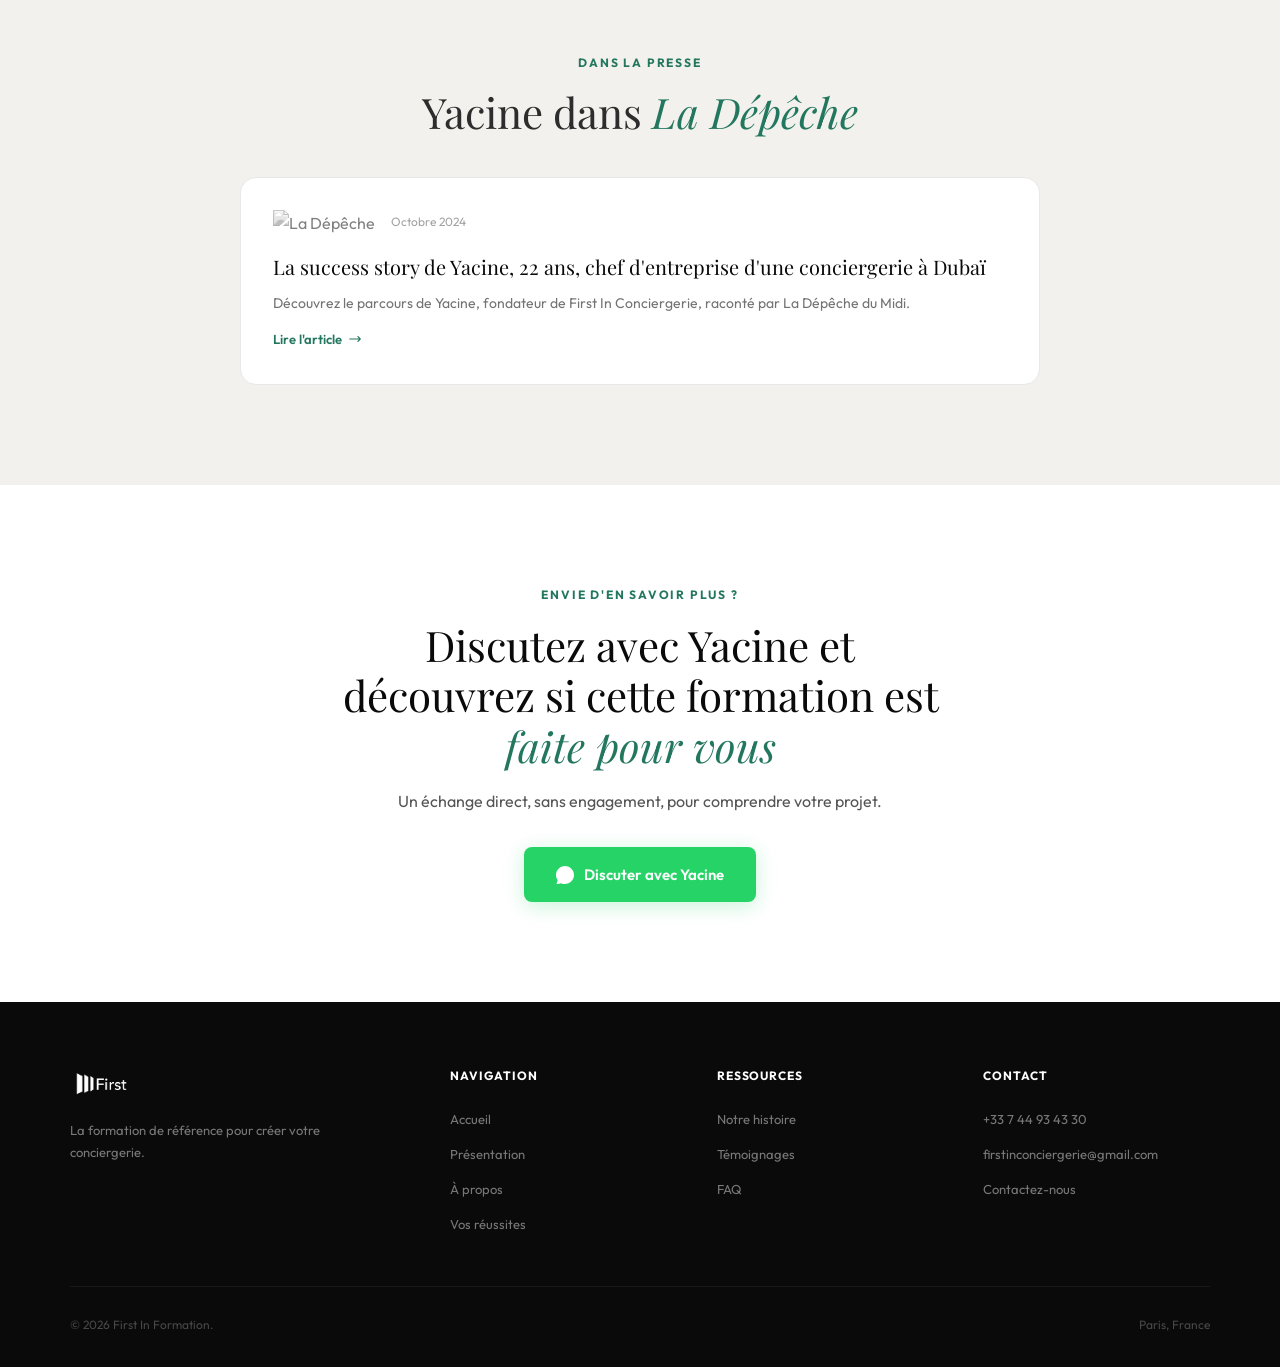
==== commit dcb2aafd: "Citation Yacine mise à jour + logos Emirates/L'ARC/Mercedes agrandis" ====
--- a/a-propos.html
+++ b/a-propos.html
@@ -86,7 +86,7 @@
         <div class="section-inner">
             <div class="story-grid">
                 <div class="story-img fade-up">
-                    <img src="./assets/images/image.png" alt="Yacine - Fondateur">
+                    <img src="./assets/images/Yacine.jpg" alt="Yacine - Fondateur">
                 </div>
                 <div class="fade-up">
                     <div class="section-label">Le fondateur</div>
@@ -114,7 +114,7 @@
 
     <!-- QUOTE — VERT -->
     <section class="section-green big-quote">
-        <blockquote>"Le luxe, ce n'est pas une question de prix. C'est une question de <em style="color:var(--green-lighter)">service, d'attention et d'excellence</em>."</blockquote>
+        <blockquote>"Transmettre, c'est grandir sans limite. <em style="color:var(--green-lighter)">Un service se transmet, il ne se limite pas.</em>"</blockquote>
         <cite>— Yacine, Fondateur de First In</cite>
     </section>
 
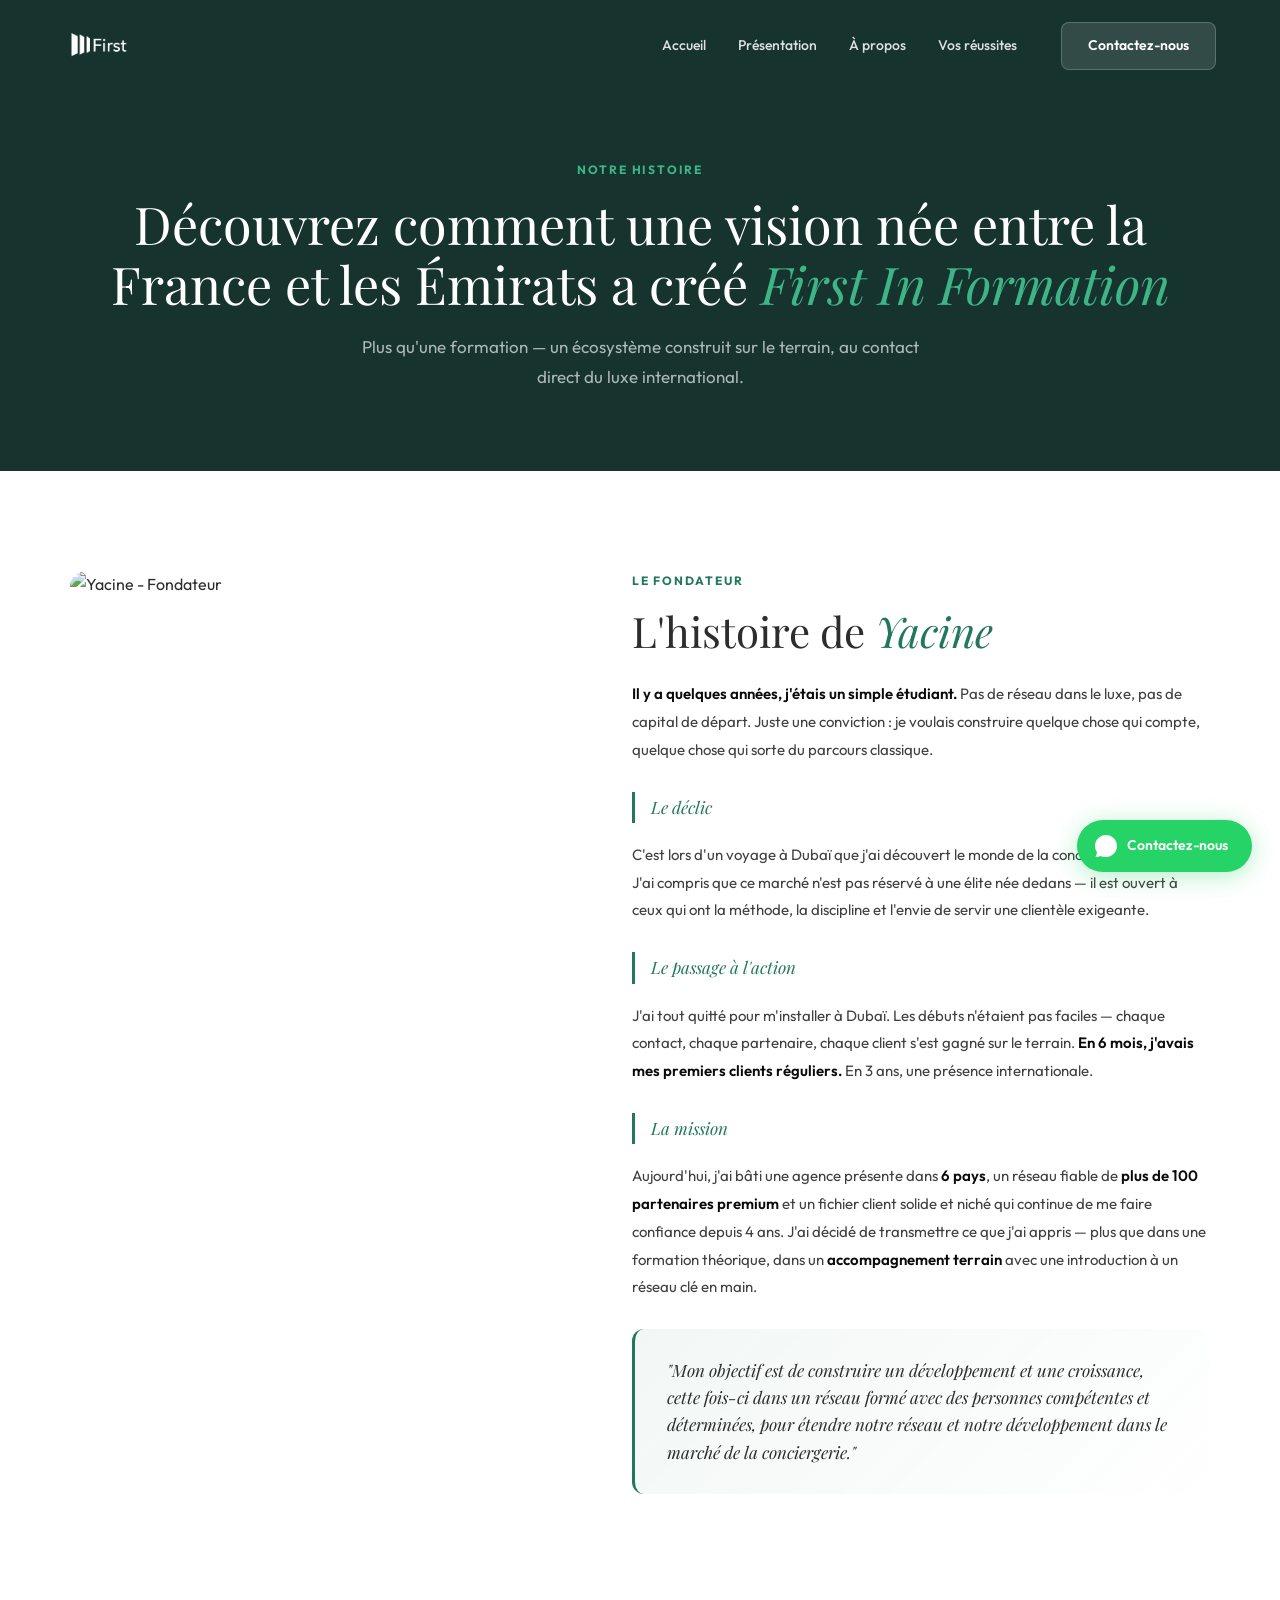
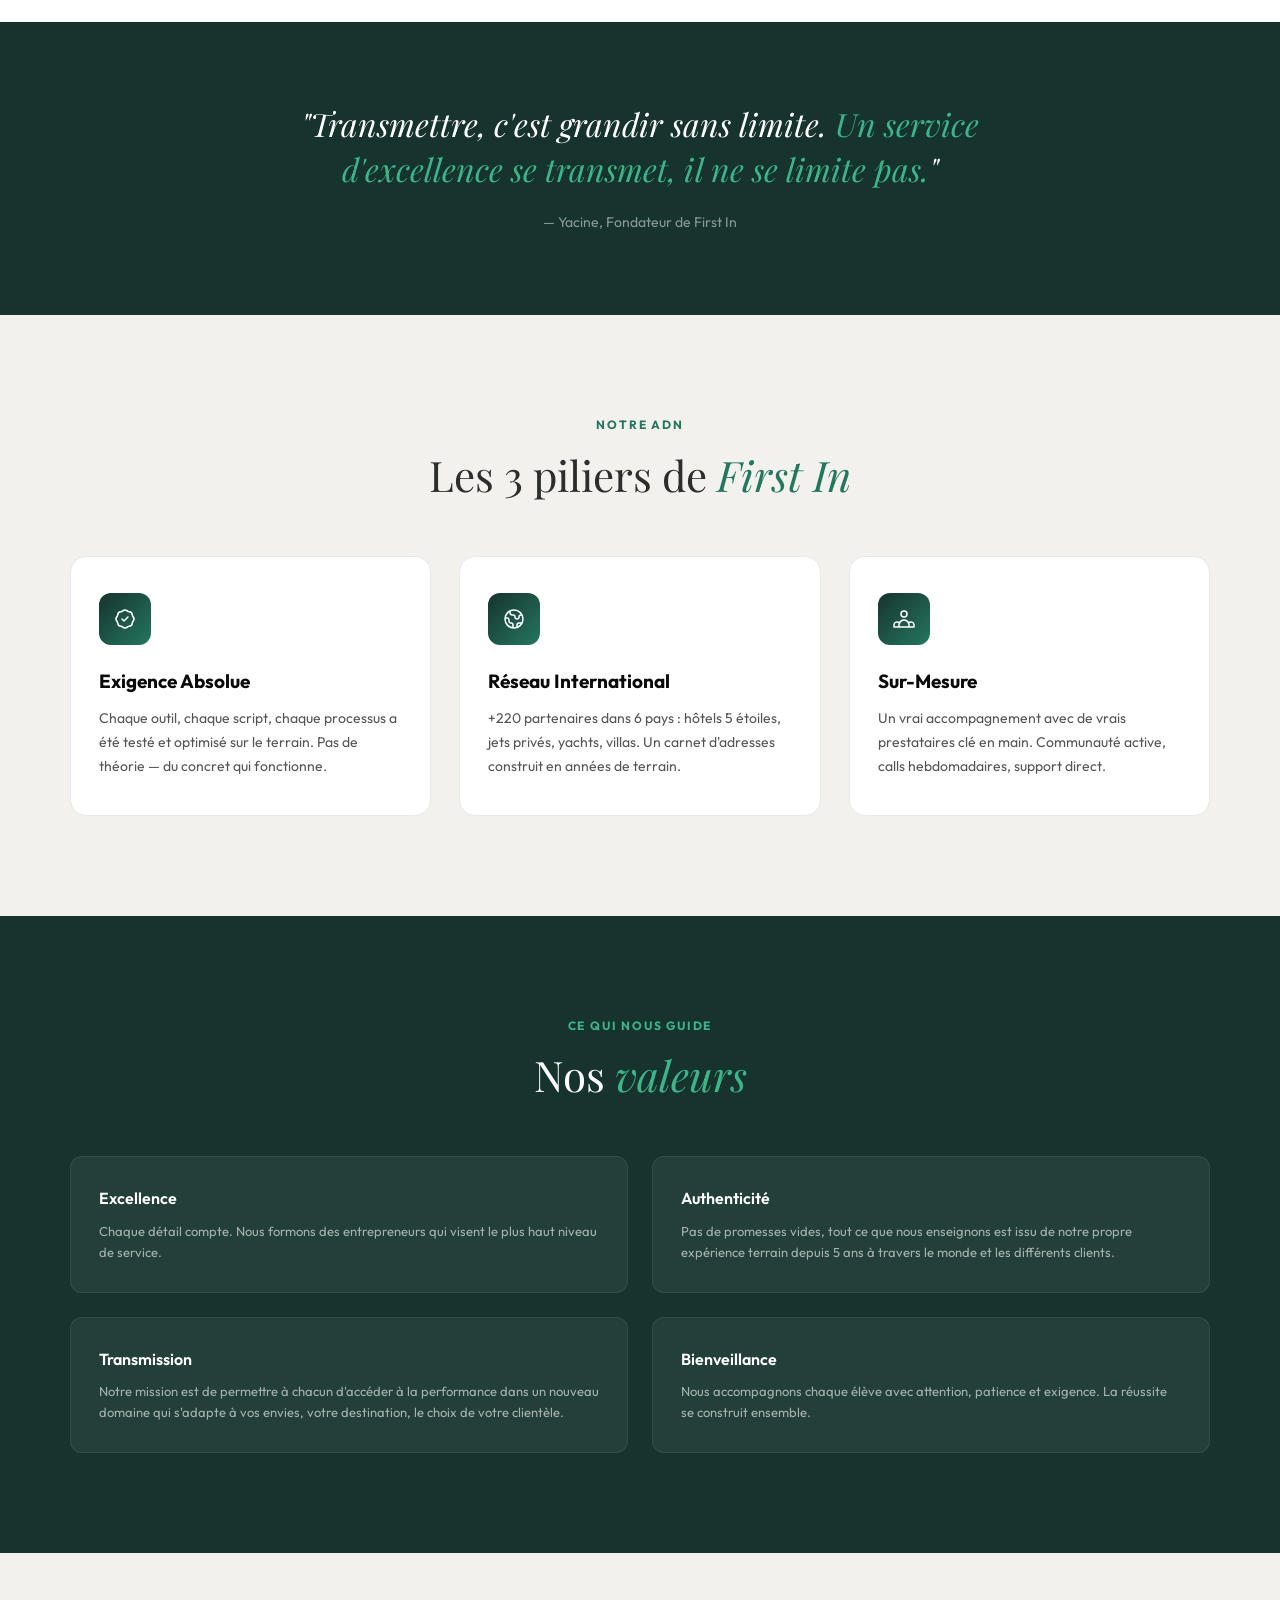
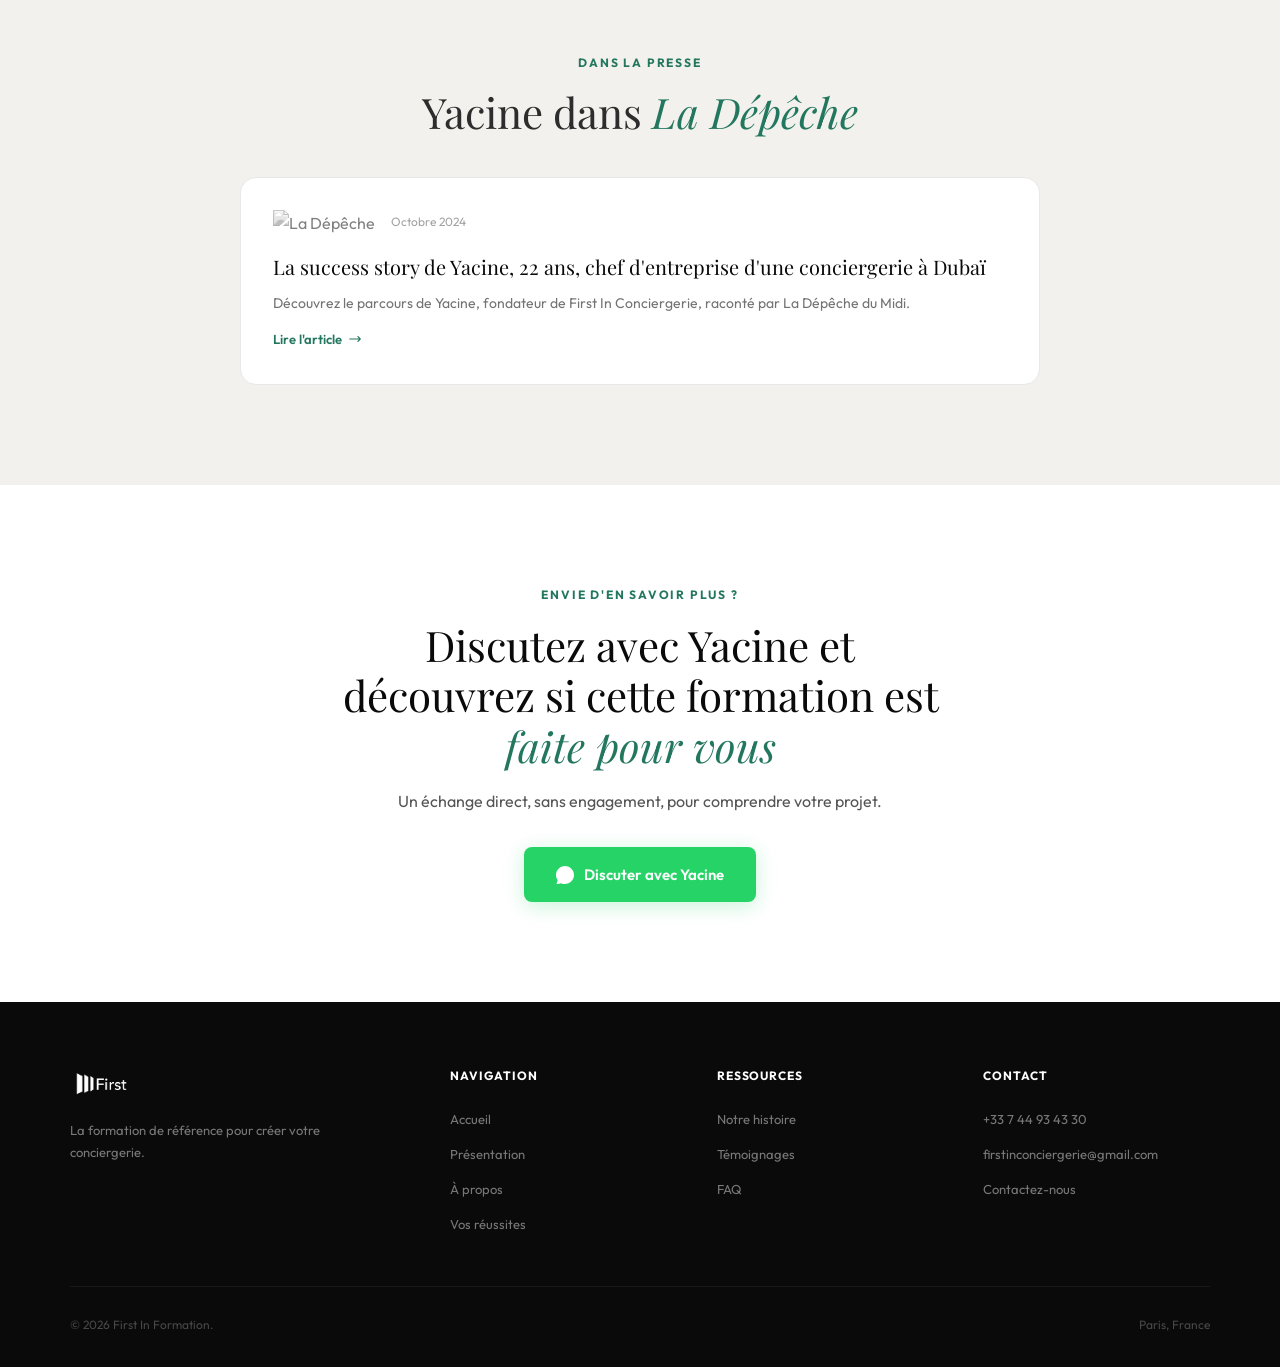
==== commit 69c35524: "Transmission: nouveau texte performance/destination/clientèle" ====
--- a/a-propos.html
+++ b/a-propos.html
@@ -114,7 +114,7 @@
 
     <!-- QUOTE — VERT -->
     <section class="section-green big-quote">
-        <blockquote>"Transmettre, c'est grandir sans limite. <em style="color:var(--green-lighter)">Un service se transmet, il ne se limite pas.</em>"</blockquote>
+        <blockquote>"Transmettre, c'est grandir sans limite. <em style="color:var(--green-lighter)">Un service d'excellence se transmet, il ne se limite pas.</em>"</blockquote>
         <cite>— Yacine, Fondateur de First In</cite>
     </section>
 
@@ -154,8 +154,8 @@
             </div>
             <div class="values-grid">
                 <div class="value-card fade-up"><h4>Excellence</h4><p>Chaque détail compte. Nous formons des entrepreneurs qui visent le plus haut niveau de service.</p></div>
-                <div class="value-card fade-up"><h4>Authenticité</h4><p>Pas de promesses vides. Tout ce que nous enseignons est issu de notre propre expérience terrain.</p></div>
-                <div class="value-card fade-up"><h4>Transmission</h4><p>Notre mission est de permettre à chacun d'accéder à un marché qui semblait réservé à une élite.</p></div>
+                <div class="value-card fade-up"><h4>Authenticité</h4><p>Pas de promesses vides, tout ce que nous enseignons est issu de notre propre expérience terrain depuis 5 ans à travers le monde et les différents clients.</p></div>
+                <div class="value-card fade-up"><h4>Transmission</h4><p>Notre mission est de permettre à chacun d'accéder à la performance dans un nouveau domaine qui s'adapte à vos envies, votre destination, le choix de votre clientèle.</p></div>
                 <div class="value-card fade-up"><h4>Bienveillance</h4><p>Nous accompagnons chaque élève avec attention, patience et exigence. La réussite se construit ensemble.</p></div>
             </div>
         </div>
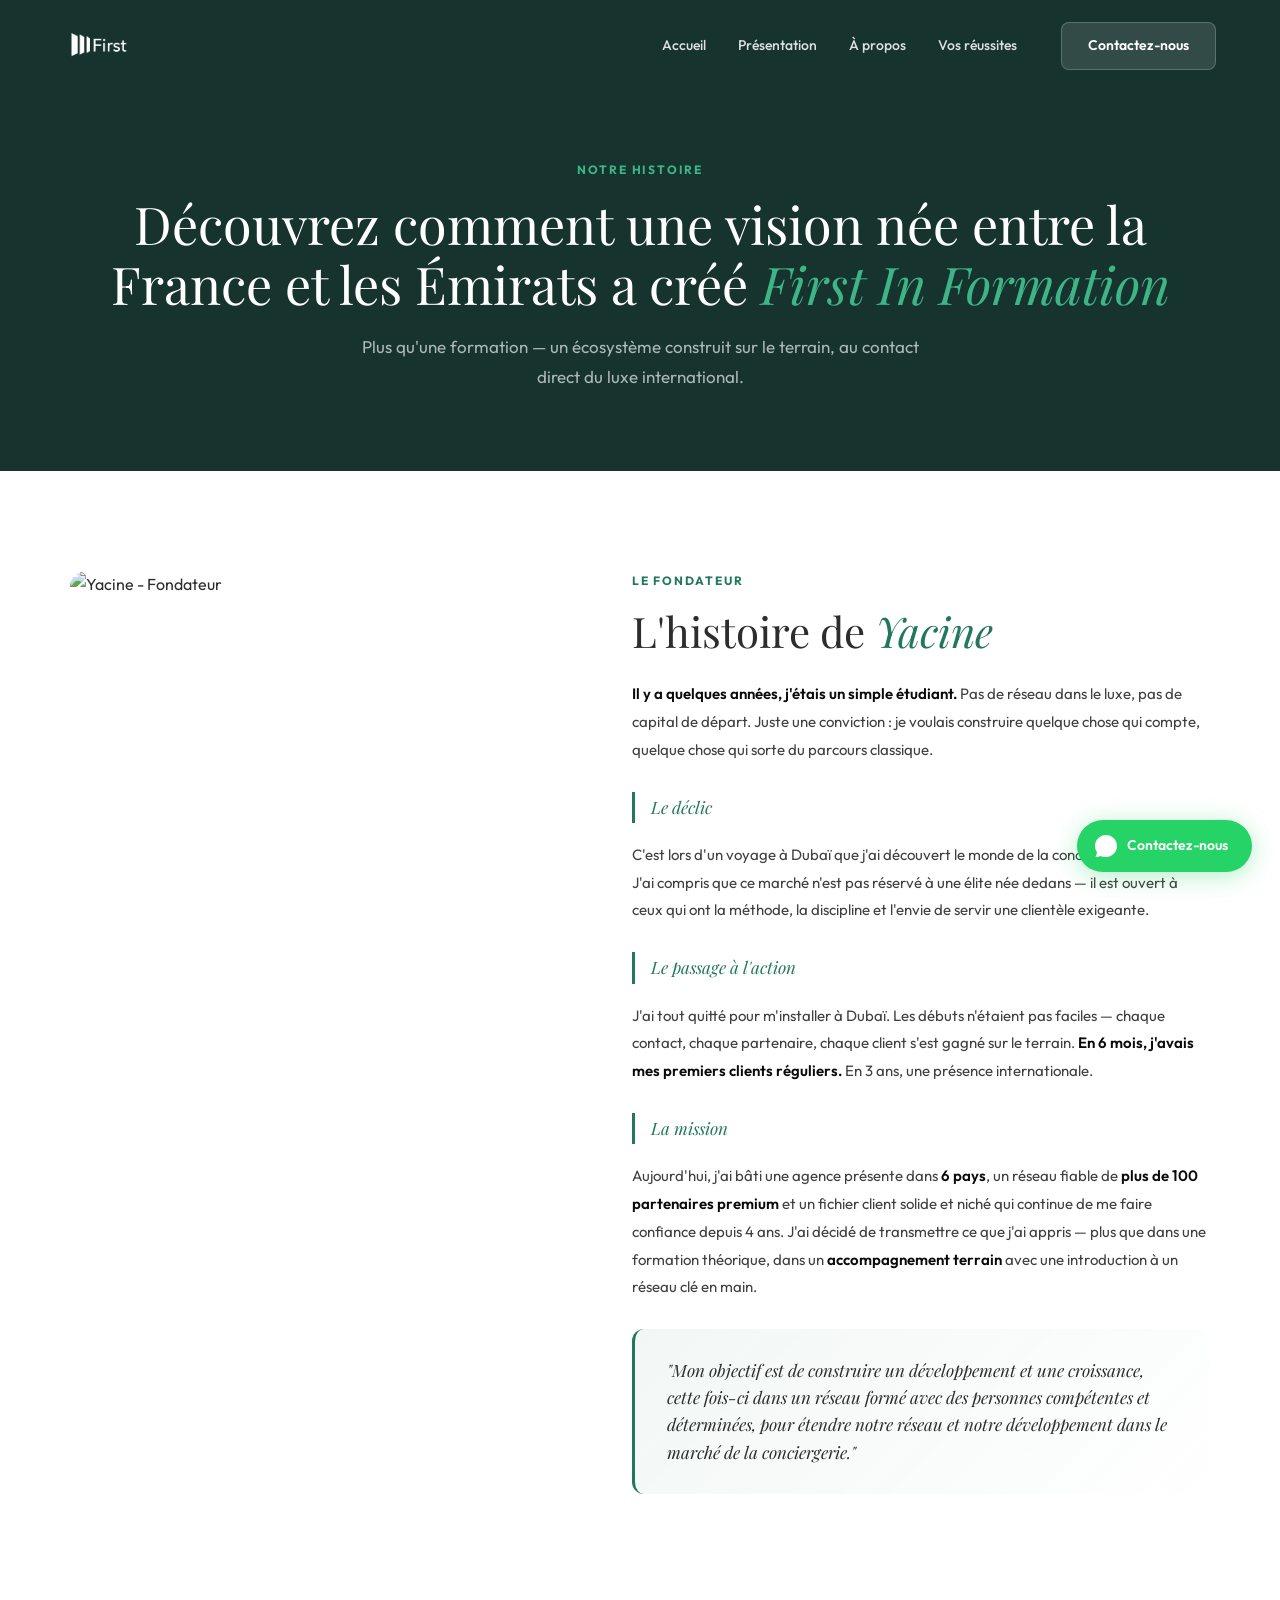
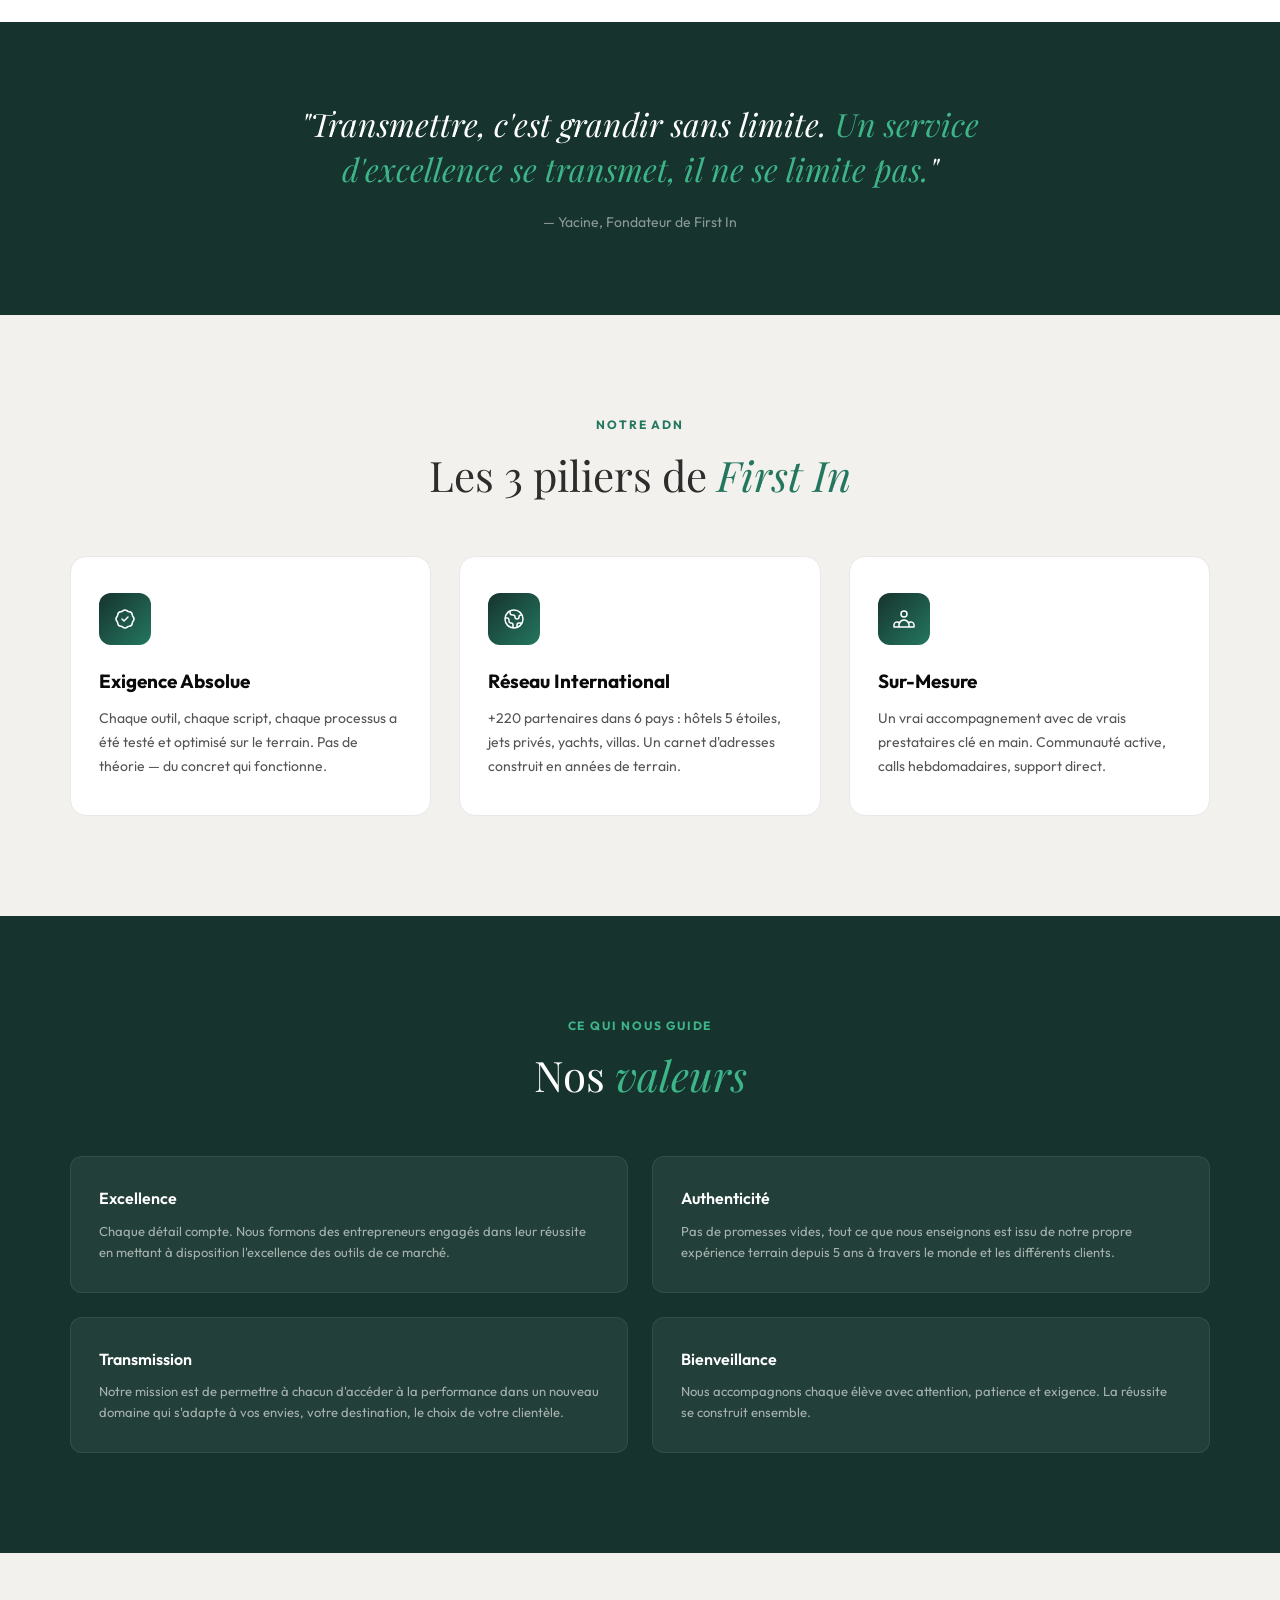
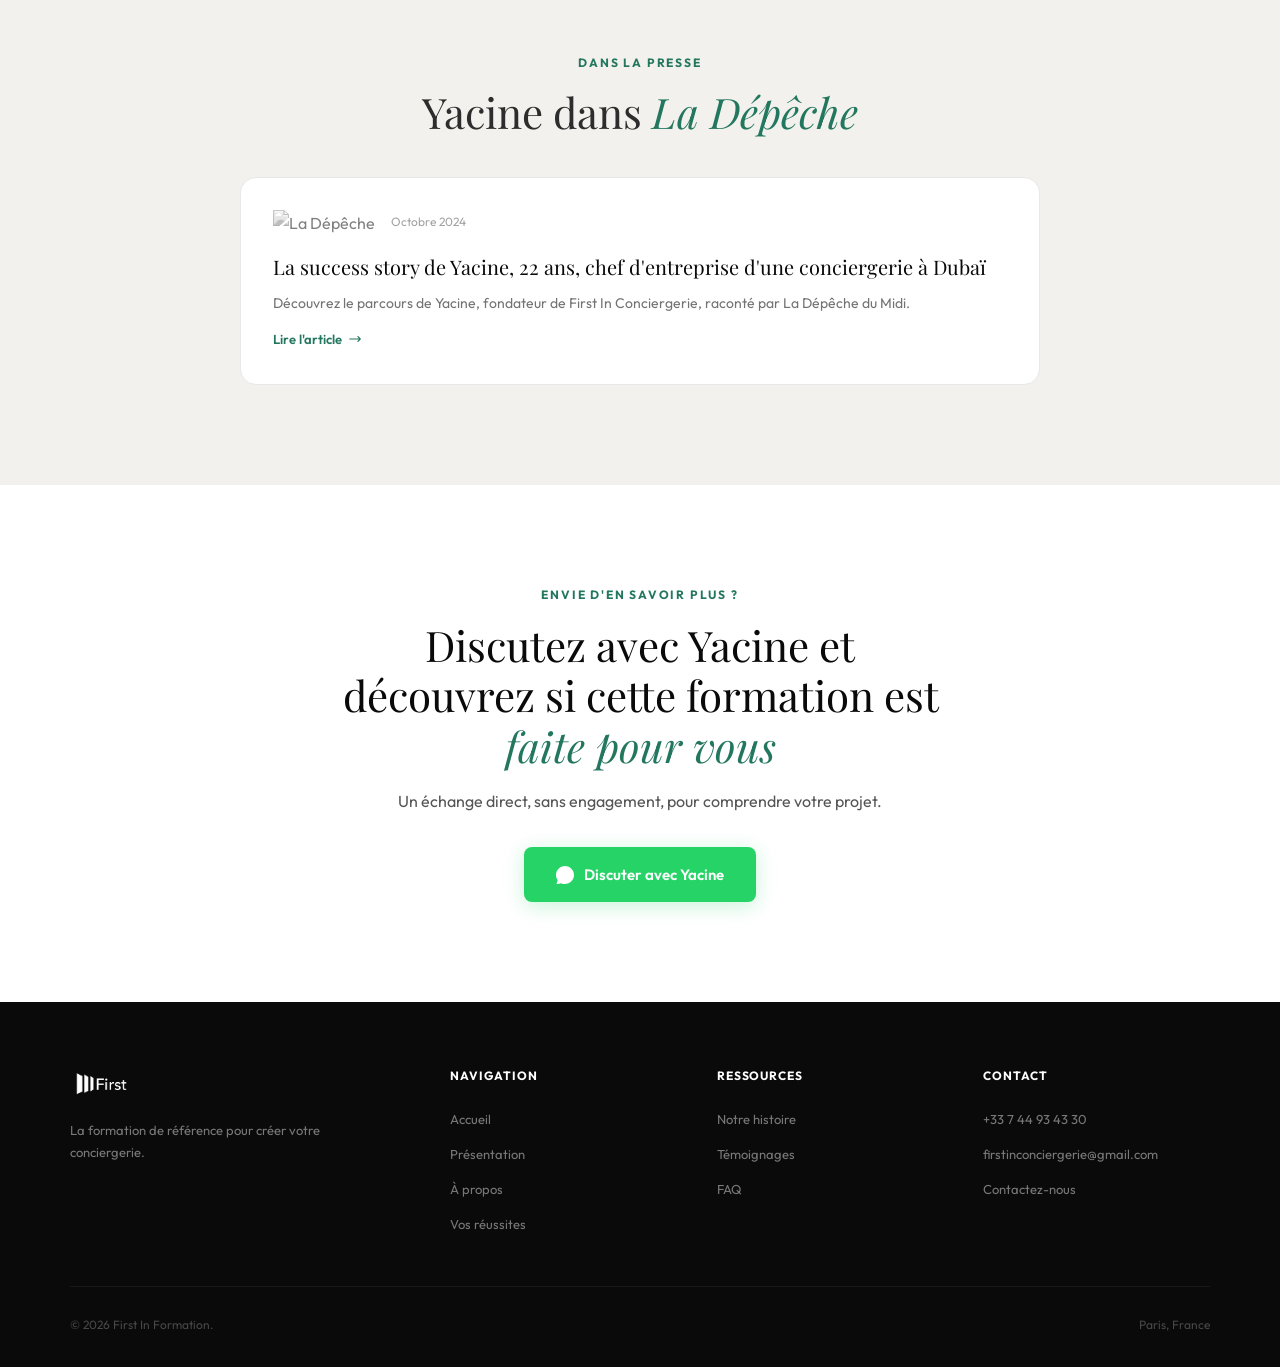
==== commit fe07e73e: "Excellence: nouveau texte outils du marché" ====
--- a/a-propos.html
+++ b/a-propos.html
@@ -153,7 +153,7 @@
                 <h2 class="section-heading">Nos <em>valeurs</em></h2>
             </div>
             <div class="values-grid">
-                <div class="value-card fade-up"><h4>Excellence</h4><p>Chaque détail compte. Nous formons des entrepreneurs qui visent le plus haut niveau de service.</p></div>
+                <div class="value-card fade-up"><h4>Excellence</h4><p>Chaque détail compte. Nous formons des entrepreneurs engagés dans leur réussite en mettant à disposition l'excellence des outils de ce marché.</p></div>
                 <div class="value-card fade-up"><h4>Authenticité</h4><p>Pas de promesses vides, tout ce que nous enseignons est issu de notre propre expérience terrain depuis 5 ans à travers le monde et les différents clients.</p></div>
                 <div class="value-card fade-up"><h4>Transmission</h4><p>Notre mission est de permettre à chacun d'accéder à la performance dans un nouveau domaine qui s'adapte à vos envies, votre destination, le choix de votre clientèle.</p></div>
                 <div class="value-card fade-up"><h4>Bienveillance</h4><p>Nous accompagnons chaque élève avec attention, patience et exigence. La réussite se construit ensemble.</p></div>
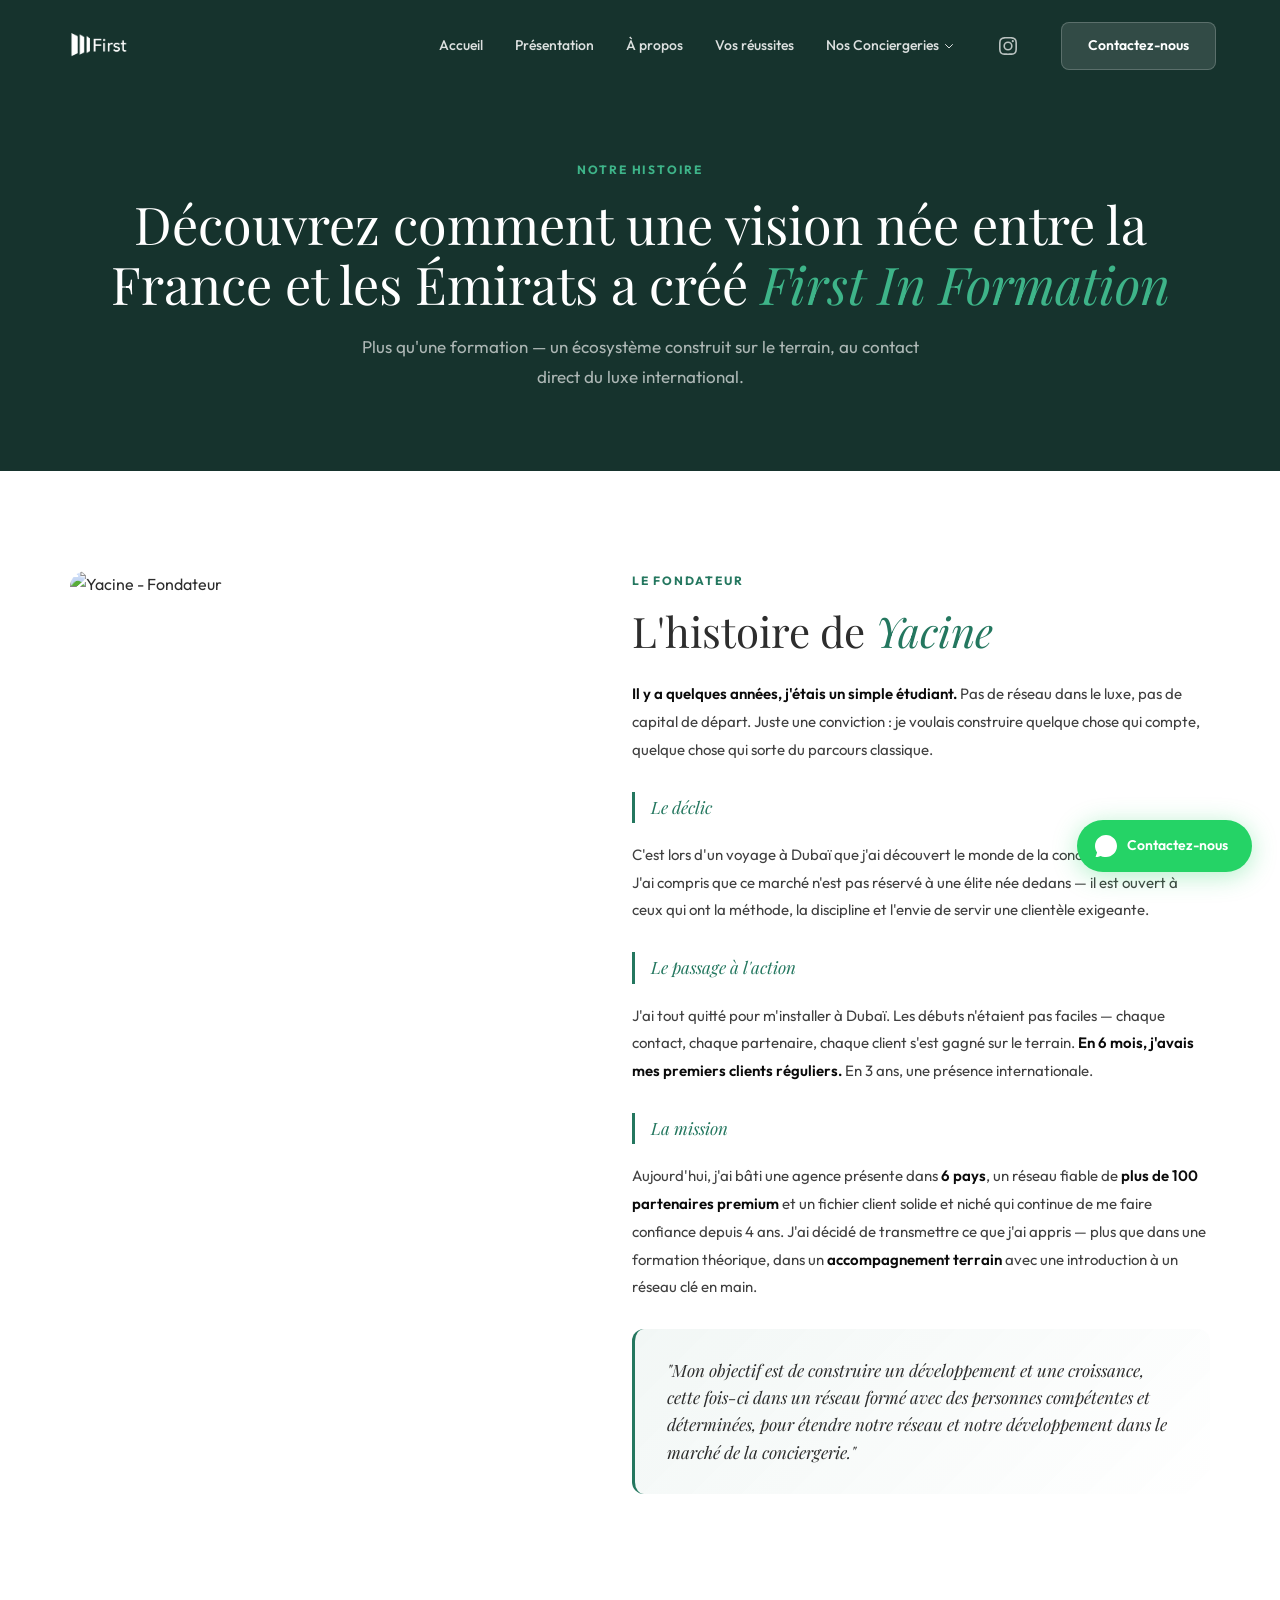
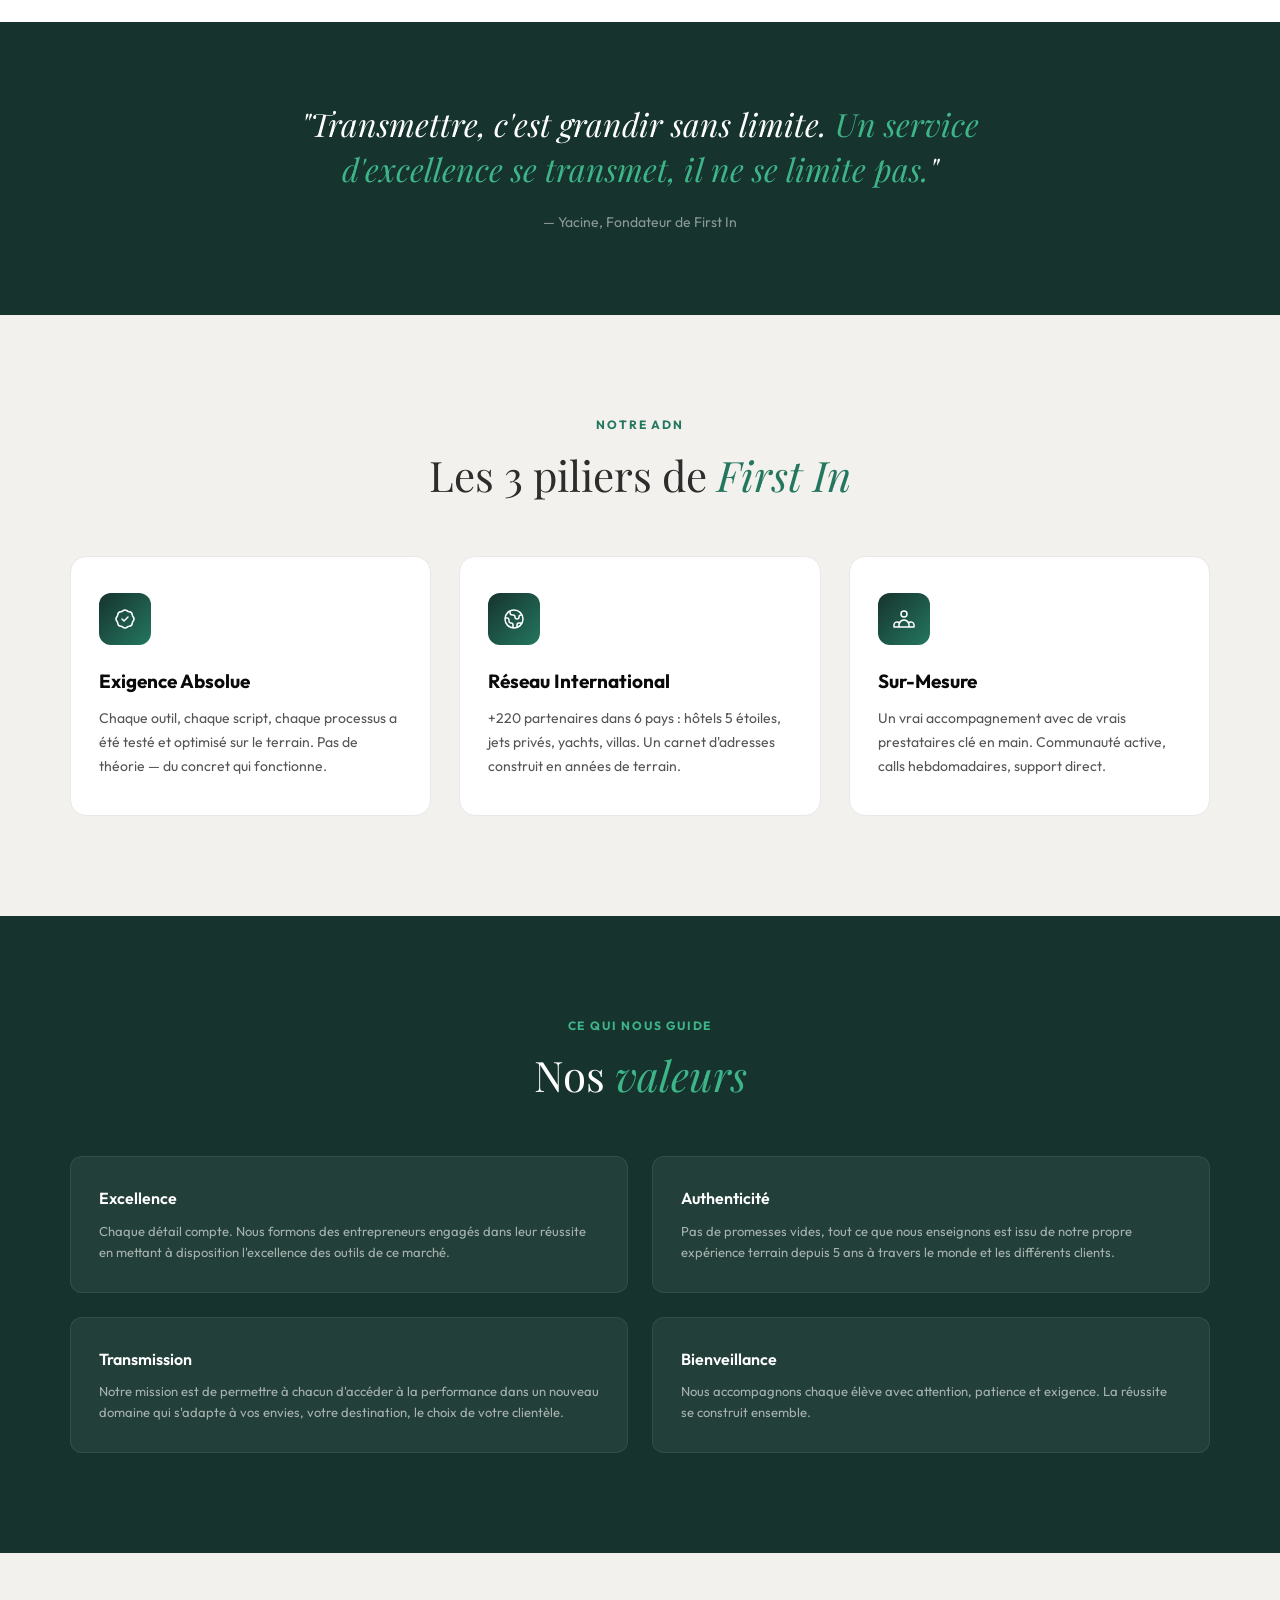
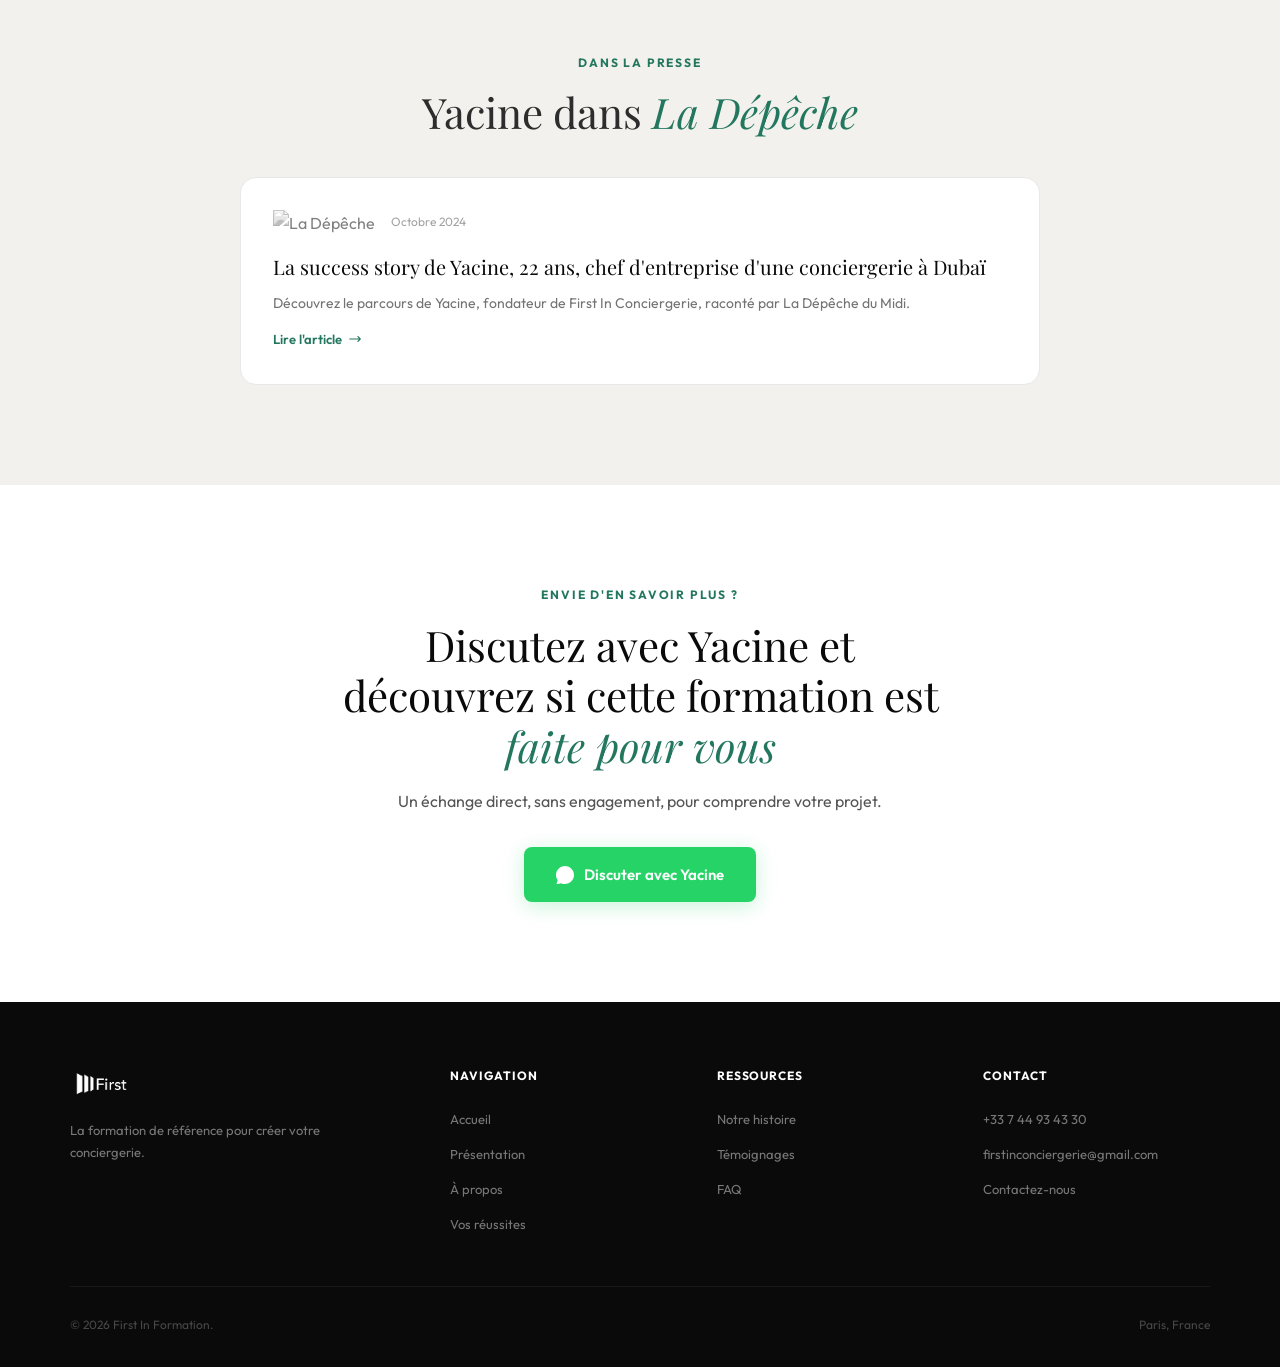
==== commit fa6ee70d: "Fix Instagram + photos 1&3 + nav unifiée - Instagram: lien corrigé → www.instagram.com/firstconcierg" ====
--- a/a-propos.html
+++ b/a-propos.html
@@ -66,11 +66,12 @@
         @media(max-width:1024px){.story-grid{grid-template-columns:1fr;gap:40px}.story-img{max-width:360px;margin:0 auto}}
         @media(max-width:900px){.pillars-grid{grid-template-columns:1fr;max-width:440px;margin-left:auto;margin-right:auto}.values-grid{grid-template-columns:1fr}.footer-grid{grid-template-columns:1fr 1fr}}
         @media(max-width:600px){.section{padding:72px 5%}.page-hero{padding:120px 5% 60px}.big-quote{padding:60px 5%}.footer-grid{grid-template-columns:1fr;text-align:center}.footer-brand{display:flex;flex-direction:column;align-items:center}.footer-bottom{flex-direction:column;gap:8px;text-align:center}}
-        .preloader{position:fixed;inset:0;background:var(--green-deep);z-index:10000;display:flex;align-items:center;justify-content:center;flex-direction:column;gap:32px}.preloader-logo{width:120px;filter:brightness(0) invert(1);opacity:0;transform:scale(0.9);animation:pLogoIn .8s cubic-bezier(.16,1,.3,1) .2s forwards}@keyframes pLogoIn{to{opacity:1;transform:scale(1)}}.preloader-bar{width:160px;height:2px;background:rgba(255,255,255,.1);border-radius:2px;overflow:hidden;opacity:0;animation:pBarIn .4s ease .5s forwards}@keyframes pBarIn{to{opacity:1}}.preloader-bar-fill{height:100%;width:0%;background:linear-gradient(90deg,var(--green-lighter),var(--green-light));animation:pFill 1.2s cubic-bezier(.4,0,.2,1) .7s forwards}@keyframes pFill{to{width:100%}}body{animation:pageIn .4s ease both}body.page-exit{animation:pageOut .3s ease both}@keyframes pageIn{from{opacity:0}to{opacity:1}}@keyframes pageOut{from{opacity:1}to{opacity:0}}
+        .preloader{position:fixed;inset:0;background:var(--green-deep);z-index:10000;display:flex;align-items:center;justify-content:center;flex-direction:column;gap:32px}.preloader-logo{width:120px;filter:brightness(0) invert(1);opacity:0;transform:scale(0.9);animation:pLogoIn .8s cubic-bezier(.16,1,.3,1) .2s forwards}@keyframes pLogoIn{to{opacity:1;transform:scale(1)}}.preloader-bar{width:160px;height:2px;background:rgba(255,255,255,.1);border-radius:2px;overflow:hidden;opacity:0;animation:pBarIn .4s ease .5s forwards}@keyframes pBarIn{to{opacity:1}}.preloader-bar-fill{height:100%;width:0%;background:linear-gradient(90deg,var(--green-lighter),var(--green-light));animation:pFill 1.2s cubic-bezier(.4,0,.2,1) .7s forwards}@keyframes pFill{to{width:100%}}.nav-dropdown:hover .nav-dropdown-menu{opacity:1!important;visibility:visible!important;transform:translateX(-50%) translateY(0)!important}.nav-dropdown-menu a:hover{background:var(--cream)}.nav.scrolled .nav-dropdown-menu a{color:var(--gray-700)}.nav.scrolled .nav-insta{color:var(--gray-500)}
+        body{animation:pageIn .4s ease both}body.page-exit{animation:pageOut .3s ease both}@keyframes pageIn{from{opacity:0}to{opacity:1}}@keyframes pageOut{from{opacity:1}to{opacity:0}}
     </style>
 </head>
 <body>
-    <nav class="nav" id="nav"><a href="index.html" class="nav-logo"><img src="./assets/images/LOGO BLANC.png" alt="First In" id="navLogo"></a><div class="nav-menu"><div class="nav-links"><a href="index.html">Accueil</a><a href="presentation.html">Présentation</a><a href="a-propos.html">À propos</a><a href="vos-reussites.html">Vos réussites</a></div><a href="contact.html" class="nav-cta">Contactez-nous</a></div></nav>
+    <nav class="nav" id="nav"><a href="index.html" class="nav-logo"><img src="./assets/images/LOGO BLANC.png" alt="First In" id="navLogo"></a><div class="nav-menu"><div class="nav-links"><a href="index.html">Accueil</a><a href="presentation.html">Présentation</a><a href="a-propos.html">À propos</a><a href="vos-reussites.html">Vos réussites</a><div class="nav-dropdown" style="position:relative"><a href="https://www.firstinconciergerie.com/" target="_blank" style="display:flex;align-items:center;gap:4px">Nos Conciergeries <svg width="12" height="12" fill="none" stroke="currentColor" viewBox="0 0 24 24"><path stroke-linecap="round" stroke-linejoin="round" stroke-width="2" d="M19 9l-7 7-7-7"/></svg></a><div class="nav-dropdown-menu" style="position:absolute;top:100%;left:50%;transform:translateX(-50%) translateY(8px);min-width:200px;background:rgba(255,255,255,0.97);backdrop-filter:blur(20px);border-radius:12px;border:1px solid rgba(0,0,0,0.06);box-shadow:0 12px 40px rgba(0,0,0,0.1);padding:8px;opacity:0;visibility:hidden;transition:all 0.25s;z-index:200"><a href="https://www.firstinconciergerie.com/" target="_blank" style="display:flex;align-items:center;gap:10px;padding:10px 14px;border-radius:8px;font-size:13.5px;font-weight:500;color:var(--gray-700)"><span style="width:6px;height:6px;border-radius:50%;background:var(--green-accent)"></span> Paris</a><a href="https://www.firstinconciergerie.com/" target="_blank" style="display:flex;align-items:center;gap:10px;padding:10px 14px;border-radius:8px;font-size:13.5px;font-weight:500;color:var(--gray-700)"><span style="width:6px;height:6px;border-radius:50%;background:var(--green-accent)"></span> Dubaï</a><a href="https://www.firstinconciergerie.com/" target="_blank" style="display:flex;align-items:center;gap:10px;padding:10px 14px;border-radius:8px;font-size:13.5px;font-weight:500;color:var(--gray-700)"><span style="width:6px;height:6px;border-radius:50%;background:var(--green-accent)"></span> Côte d'Azur</a><a href="https://www.firstinconciergerie.com/" target="_blank" style="display:flex;align-items:center;gap:10px;padding:10px 14px;border-radius:8px;font-size:13.5px;font-weight:500;color:var(--gray-700)"><span style="width:6px;height:6px;border-radius:50%;background:var(--green-accent)"></span> Marrakech</a></div></div></div><a href="https://www.instagram.com/firstconciergerie/" target="_blank" aria-label="Instagram" class="nav-insta" style="color:rgba(255,255,255,0.7);transition:color 0.3s;display:flex"><svg width="18" height="18" fill="currentColor" viewBox="0 0 24 24"><path d="M12 2.163c3.204 0 3.584.012 4.85.07 3.252.148 4.771 1.691 4.919 4.919.058 1.265.069 1.645.069 4.849 0 3.205-.012 3.584-.069 4.849-.149 3.225-1.664 4.771-4.919 4.919-1.266.058-1.644.07-4.85.07-3.204 0-3.584-.012-4.849-.07-3.26-.149-4.771-1.699-4.919-4.92-.058-1.265-.07-1.644-.07-4.849 0-3.204.013-3.583.07-4.849.149-3.227 1.664-4.771 4.919-4.919 1.266-.057 1.645-.069 4.849-.069zM12 0C8.741 0 8.333.014 7.053.072 2.695.272.273 2.69.073 7.052.014 8.333 0 8.741 0 12c0 3.259.014 3.668.072 4.948.2 4.358 2.618 6.78 6.98 6.98C8.333 23.986 8.741 24 12 24c3.259 0 3.668-.014 4.948-.072 4.354-.2 6.782-2.618 6.979-6.98.059-1.28.073-1.689.073-4.948 0-3.259-.014-3.667-.072-4.947-.196-4.354-2.617-6.78-6.979-6.98C15.668.014 15.259 0 12 0zm0 5.838a6.162 6.162 0 100 12.324 6.162 6.162 0 000-12.324zM12 16a4 4 0 110-8 4 4 0 010 8zm6.406-11.845a1.44 1.44 0 100 2.881 1.44 1.44 0 000-2.881z"/></svg></a><a href="contact.html" class="nav-cta">Contactez-nous</a></div></nav>
     <header class="mobile-header" id="mobileHeader"><a href="index.html"><img src="./assets/images/LOGO BLANC.png" alt="First In" id="mobileLogo"></a><div class="hamburger" id="hamburger"><span></span><span></span><span></span></div></header>
     <div class="mobile-menu" id="mobileMenu"><a href="index.html">Accueil</a><a href="presentation.html">Présentation</a><a href="a-propos.html">À propos</a><a href="vos-reussites.html">Vos réussites</a><a href="contact.html">Contactez-nous</a></div>
 
